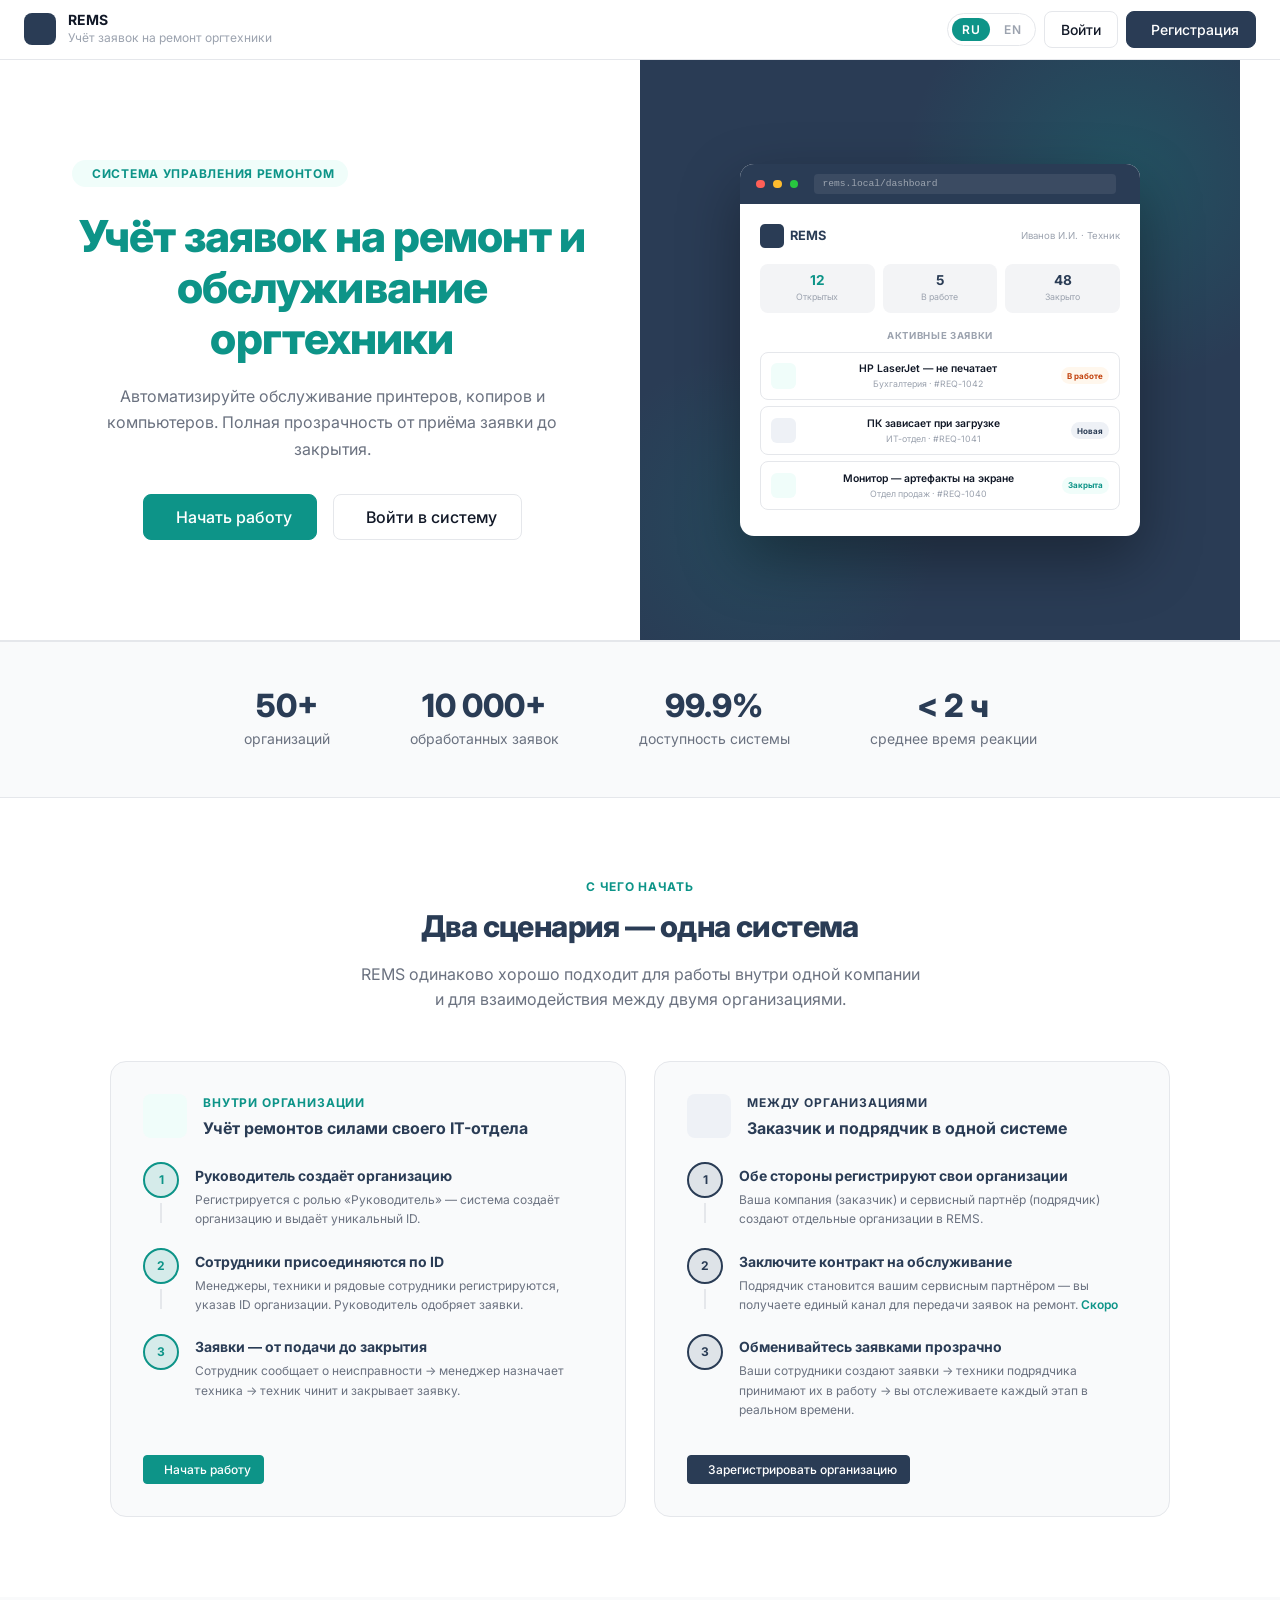
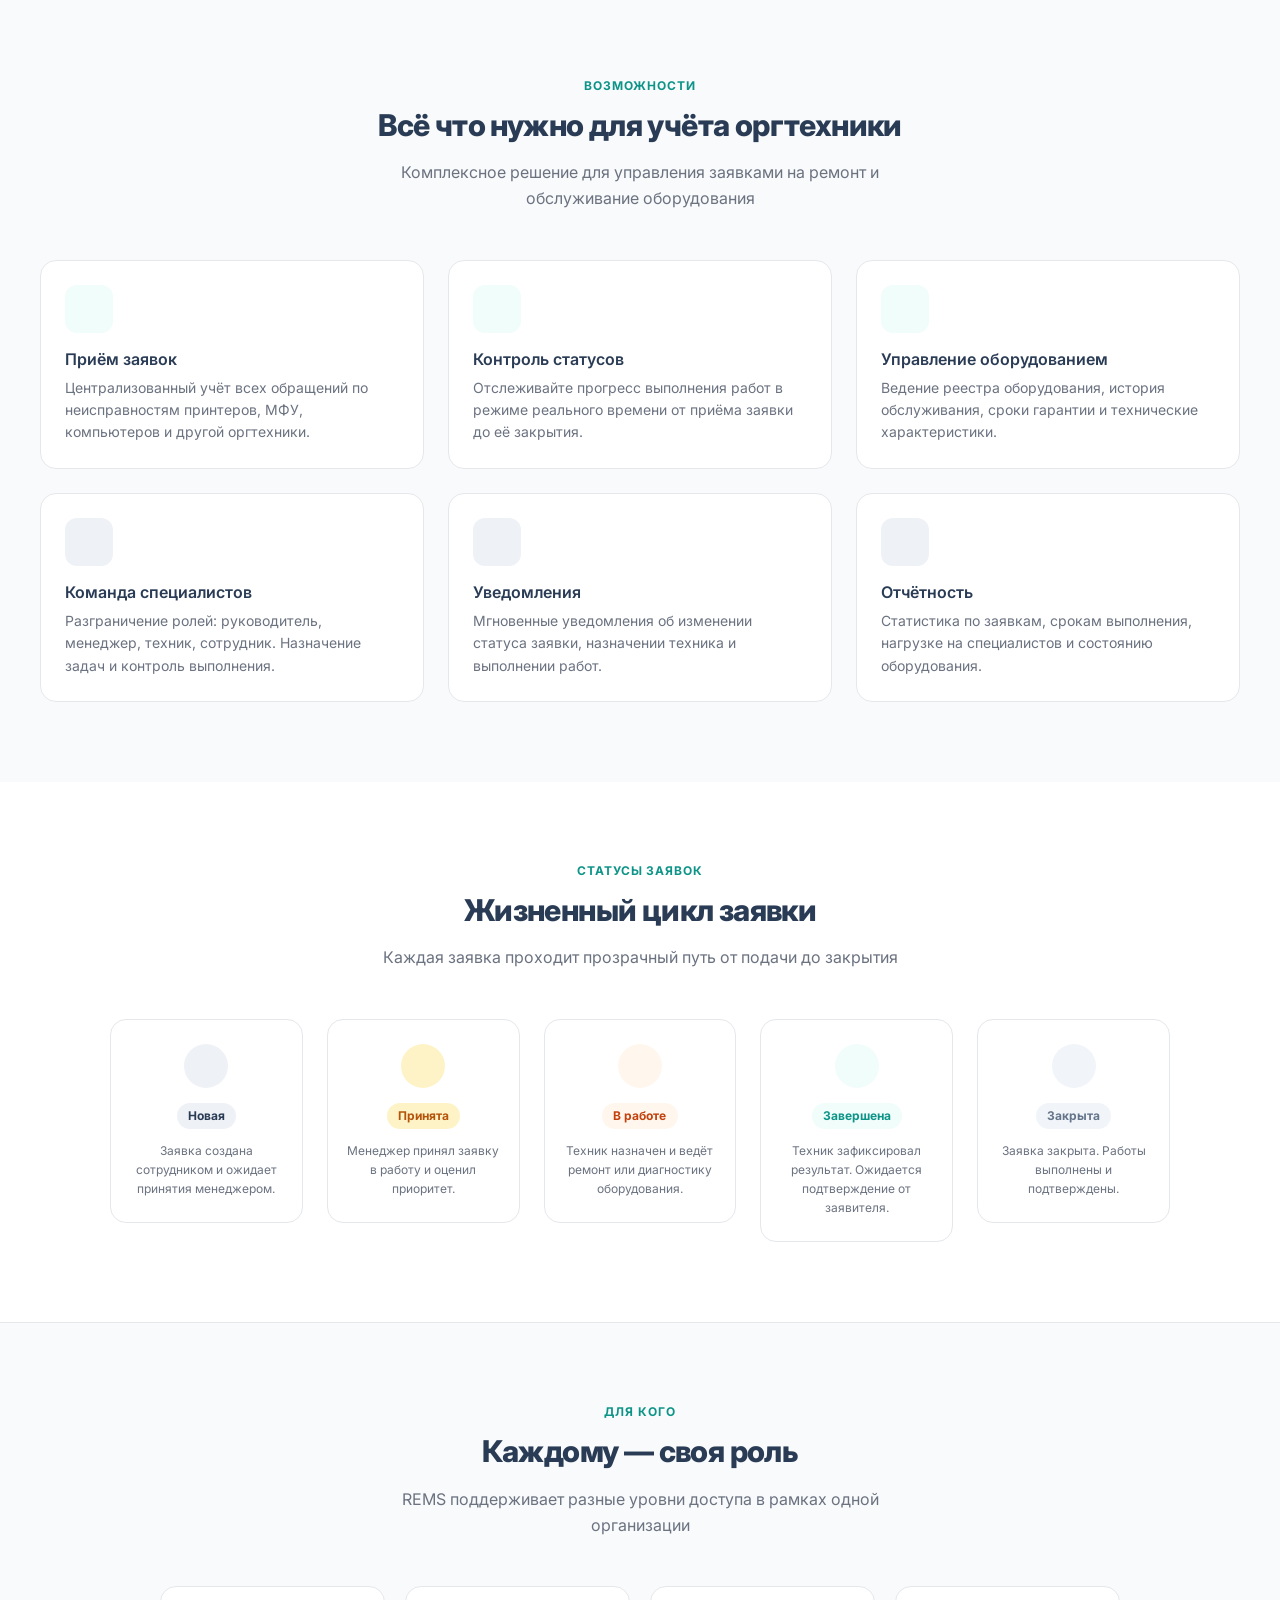
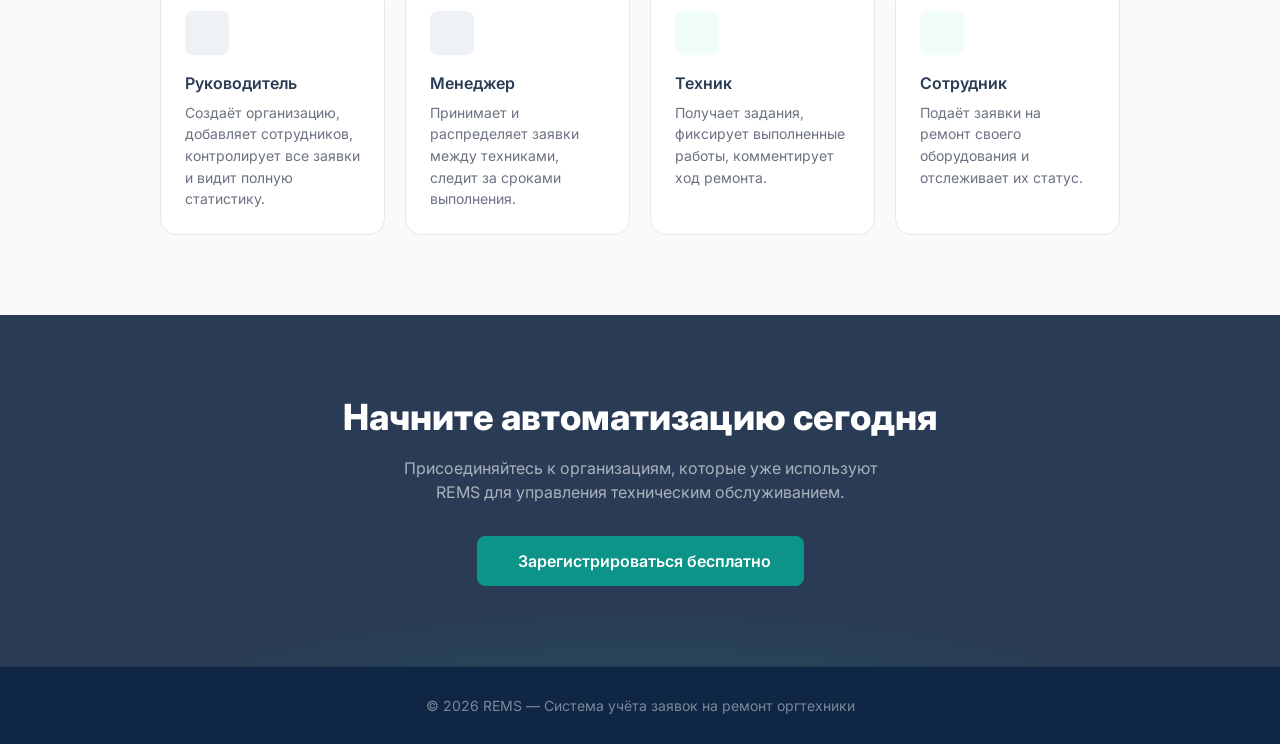
==== index.html @ 97a4c3eb "Fixes 1. Аватар пользователя действительно отображается в шапке и в профиле — `setAvatar()` теперь ч" ====
<!DOCTYPE html>
<html lang="ru">
<head>
  <meta charset="UTF-8">
  <meta name="viewport" content="width=device-width, initial-scale=1.0">
  <title>REMS — Система учёта заявок на ремонт оргтехники</title>
  <link rel="preconnect" href="https://fonts.googleapis.com">
  <link rel="preconnect" href="https://fonts.gstatic.com" crossorigin>
  <link href="https://fonts.googleapis.com/css2?family=Inter:wght@400;500;600;700;800&display=swap" rel="stylesheet">
  <link rel="stylesheet" href="https://unpkg.com/@phosphor-icons/web@2.1.1/src/regular/style.css">
  <link rel="stylesheet" href="https://unpkg.com/@phosphor-icons/web@2.1.1/src/bold/style.css">
  <link rel="stylesheet" href="https://unpkg.com/@phosphor-icons/web@2.1.1/src/fill/style.css">
  <link rel="stylesheet" href="https://unpkg.com/@phosphor-icons/web@2.1.1/src/duotone/style.css">
  <link rel="stylesheet" href="style.css">
  <style>
    /* ── Landing extras ────────────────────────────────────────── */

    /* Hero — 2-column */
    .hero {
      padding: 0;
      background: var(--clr-bg);
      border-bottom: 1px solid var(--clr-border);
      overflow: hidden;
    }
    .hero-2col {
      display: grid;
      grid-template-columns: 1fr 1fr;
      min-height: 580px;
      max-width: 1200px;
      margin: 0 auto;
    }
    .hero-text {
      padding: 5rem 3rem 5rem 2rem;
      display: flex;
      flex-direction: column;
      justify-content: center;
    }
    .hero-badge {
      display: inline-flex;
      align-items: center;
      gap: .4rem;
      padding: .3rem .85rem;
      background: var(--clr-accent-light);
      color: var(--clr-accent);
      border-radius: var(--radius-full);
      font-size: var(--text-xs);
      font-weight: 700;
      letter-spacing: .06em;
      text-transform: uppercase;
      margin-bottom: 1.5rem;
      width: fit-content;
    }
    .hero-title {
      font-size: clamp(1.75rem, 3.5vw, 2.75rem);
      font-weight: 800;
      color: var(--clr-text-primary);
      line-height: 1.15;
      letter-spacing: -.02em;
      margin-bottom: 1.25rem;
    }
    .hero-title .accent { color: var(--clr-accent); }
    .hero-subtitle {
      font-size: var(--text-base);
      color: var(--clr-text-secondary);
      line-height: 1.65;
      margin-bottom: 2rem;
      max-width: 460px;
    }
    .hero-actions { display: flex; gap: 1rem; flex-wrap: wrap; }

    /* Hero mockup panel */
    .hero-mockup {
      background: var(--clr-navy);
      display: flex;
      align-items: center;
      justify-content: center;
      padding: 3rem 2rem;
      position: relative;
      overflow: hidden;
    }
    .hero-mockup::before {
      content: '';
      position: absolute;
      inset: 0;
      background:
        radial-gradient(ellipse 60% 60% at 80% 20%, rgba(13,148,136,.25) 0%, transparent 60%),
        radial-gradient(ellipse 50% 50% at 20% 80%, rgba(13,148,136,.15) 0%, transparent 60%);
    }
    .mockup-window {
      background: #fff;
      border-radius: 14px;
      box-shadow: 0 24px 60px rgba(0,0,0,.35);
      width: 100%;
      max-width: 400px;
      overflow: hidden;
      position: relative;
      z-index: 1;
    }
    .mockup-topbar {
      background: var(--clr-navy);
      padding: .65rem 1rem;
      display: flex;
      align-items: center;
      gap: .5rem;
    }
    .mockup-dot { width: .55rem; height: .55rem; border-radius: 50%; }
    .mockup-dot.r { background: #ff5f57; }
    .mockup-dot.y { background: #febc2e; }
    .mockup-dot.g { background: #28c840; }
    .mockup-title-bar {
      flex: 1;
      background: rgba(255,255,255,.08);
      border-radius: 4px;
      height: 1.2rem;
      margin: 0 .5rem;
      display: flex;
      align-items: center;
      padding: 0 .5rem;
    }
    .mockup-title-bar span { font-size: .6rem; color: rgba(255,255,255,.5); font-family: monospace; }
    .mockup-body { padding: 1.25rem; }
    .mockup-header {
      display: flex;
      align-items: center;
      justify-content: space-between;
      margin-bottom: 1rem;
    }
    .mockup-logo {
      display: flex;
      align-items: center;
      gap: .4rem;
      font-weight: 700;
      font-size: .8rem;
      color: var(--clr-navy);
    }
    .mockup-logo-icon {
      width: 1.5rem; height: 1.5rem;
      background: var(--clr-navy);
      border-radius: 5px;
      display: flex; align-items: center; justify-content: center;
      color: #fff; font-size: .7rem;
    }
    .mockup-stats {
      display: grid;
      grid-template-columns: 1fr 1fr 1fr;
      gap: .5rem;
      margin-bottom: 1rem;
    }
    .mockup-stat {
      background: var(--clr-bg-muted);
      border-radius: 8px;
      padding: .6rem .5rem;
      text-align: center;
    }
    .mockup-stat-val { font-size: .85rem; font-weight: 700; color: var(--clr-navy); line-height: 1; }
    .mockup-stat-lbl { font-size: .55rem; color: var(--clr-text-muted); margin-top: .2rem; }
    .mockup-section-label {
      font-size: .6rem;
      font-weight: 700;
      text-transform: uppercase;
      letter-spacing: .07em;
      color: var(--clr-text-muted);
      margin-bottom: .5rem;
    }
    .mockup-req {
      display: flex;
      align-items: center;
      gap: .6rem;
      padding: .55rem .6rem;
      border: 1px solid var(--clr-border);
      border-radius: 8px;
      margin-bottom: .4rem;
      background: #fff;
    }
    .mockup-req-icon {
      width: 1.6rem; height: 1.6rem;
      border-radius: 6px;
      display: flex; align-items: center; justify-content: center;
      font-size: .75rem;
      flex-shrink: 0;
    }
    .mockup-req-icon.teal { background: var(--clr-accent-light); color: var(--clr-accent); }
    .mockup-req-icon.navy { background: var(--clr-navy-light); color: var(--clr-navy); }
    .mockup-req-main { flex: 1; min-width: 0; }
    .mockup-req-title { font-size: .65rem; font-weight: 600; color: var(--clr-text-primary); white-space: nowrap; overflow: hidden; text-overflow: ellipsis; }
    .mockup-req-sub   { font-size: .55rem; color: var(--clr-text-muted); }
    .mockup-badge {
      font-size: .5rem;
      font-weight: 700;
      padding: .15rem .4rem;
      border-radius: 999px;
      white-space: nowrap;
    }
    .mockup-badge.orange { background: #fff7ed; color: #c2410c; }
    .mockup-badge.green  { background: var(--clr-accent-light); color: var(--clr-accent); }
    .mockup-badge.blue   { background: var(--clr-navy-light); color: var(--clr-navy); }

    /* Stats row — gray band */
    .stats-row {
      display: flex;
      justify-content: center;
      flex-wrap: wrap;
      gap: 2.5rem 5rem;
      padding: 3rem 1.5rem;
      background: var(--clr-bg-subtle);
      border-top: 1px solid var(--clr-border);
      border-bottom: 1px solid var(--clr-border);
    }
    .stat-item { text-align: center; }
    .stat-item-val   { font-size: 2rem; font-weight: 800; color: var(--clr-navy); line-height: 1; }
    .stat-item-label { font-size: var(--text-sm); color: var(--clr-text-secondary); margin-top: .4rem; }

    /* Two-guide cards */
    .guide-cards {
      display: grid;
      grid-template-columns: 1fr 1fr;
      gap: 1.75rem;
      max-width: 1060px;
      margin: 0 auto;
    }
    .guide-card {
      background: var(--clr-bg-subtle);
      border: 1px solid var(--clr-border);
      border-radius: var(--radius-xl);
      padding: 2rem;
      display: flex;
      flex-direction: column;
      gap: 1.5rem;
    }
    .guide-card-header {
      display: flex;
      align-items: flex-start;
      gap: 1rem;
    }
    .guide-card-icon {
      width: 2.75rem; height: 2.75rem;
      border-radius: var(--radius-md);
      display: flex; align-items: center; justify-content: center;
      font-size: 1.35rem;
      flex-shrink: 0;
    }
    .guide-card-icon.teal { background: var(--clr-accent-light); color: var(--clr-accent); }
    .guide-card-icon.navy { background: var(--clr-navy-light);   color: var(--clr-navy); }
    .guide-card-tag {
      font-size: var(--text-xs);
      font-weight: 700;
      text-transform: uppercase;
      letter-spacing: .07em;
      color: var(--clr-accent);
      margin-bottom: .35rem;
    }
    .guide-card-tag.navy { color: var(--clr-navy); }
    .guide-card-title {
      font-size: var(--text-base);
      font-weight: 700;
      color: var(--clr-navy);
      line-height: 1.3;
    }
    .guide-card-btn { margin-top: auto; align-self: flex-start; }

    /* Teal/navy variants for guide step numbers */
    .guide-step-num.teal {
      background: rgba(13,148,136,.15);
      border-color: var(--clr-accent);
      color: var(--clr-accent);
    }
    .guide-step-num.navy {
      background: rgba(30,58,95,.12);
      border-color: var(--clr-navy);
      color: var(--clr-navy);
    }

    /* Guide steps (inside cards) */
    .guide-steps { display: flex; flex-direction: column; gap: .5rem; }
    .guide-step {
      display: grid;
      grid-template-columns: auto 1fr;
      gap: 1rem;
      align-items: flex-start;
    }
    .guide-step-left { display: flex; flex-direction: column; align-items: center; }
    .guide-step-num {
      width: 2.25rem; height: 2.25rem;
      border-radius: 50%;
      border: 2px solid var(--clr-accent);
      display: flex; align-items: center; justify-content: center;
      font-size: var(--text-xs); font-weight: 700; color: var(--clr-accent);
      flex-shrink: 0;
      background: var(--clr-accent-light);
    }
    .guide-step-line {
      width: 2px;
      flex: 1;
      min-height: 1.25rem;
      background: var(--clr-border);
      margin: .3rem 0;
    }
    .guide-step-body { padding-top: .15rem; padding-bottom: .75rem; }
    .guide-step-title {
      font-size: var(--text-sm);
      font-weight: 700;
      color: var(--clr-navy);
      margin-bottom: .25rem;
    }
    .guide-step-desc {
      font-size: var(--text-xs);
      color: var(--clr-text-secondary);
      line-height: 1.6;
    }

    @media (max-width: 760px) {
      .guide-cards { grid-template-columns: 1fr; }
    }

    /* Features */
    .feature-card {
      background: var(--clr-surface);
      border: 1px solid var(--clr-border);
    }
    .feature-icon.navy { background: var(--clr-navy-light); color: var(--clr-navy); }

    /* ── Request Statuses ───────────────────────────────────────── */
    .status-flow {
      display: grid;
      grid-template-columns: 1fr auto 1fr auto 1fr auto 1fr auto 1fr;
      gap: .75rem;
      align-items: start;
      max-width: 1060px;
      margin: 0 auto;
    }
    .status-arrow {
      color: var(--clr-border);
      font-size: 1.25rem;
      padding-top: 1.35rem;
      display: flex;
      align-items: center;
    }
    .status-card {
      background: var(--clr-surface);
      border: 1px solid var(--clr-border);
      border-radius: var(--radius-xl);
      padding: 1.5rem 1rem;
      text-align: center;
      transition: box-shadow var(--trans-normal), transform var(--trans-normal);
    }
    .status-card:hover { box-shadow: var(--shadow-md); transform: translateY(-2px); }
    .status-icon {
      width: 2.75rem; height: 2.75rem;
      border-radius: 50%;
      display: flex; align-items: center; justify-content: center;
      font-size: 1.2rem;
      margin: 0 auto .85rem;
    }
    .status-badge {
      display: inline-block;
      padding: .25rem .7rem;
      border-radius: 999px;
      font-size: var(--text-xs);
      font-weight: 700;
      margin-bottom: .75rem;
    }
    .status-desc {
      font-size: var(--text-xs);
      color: var(--clr-text-secondary);
      line-height: 1.6;
    }
    /* Per-status color variants */
    .status-new .status-icon        { background: var(--clr-navy-light);   color: var(--clr-navy); }
    .status-new .status-badge       { background: var(--clr-navy-light);   color: var(--clr-navy); }
    .status-accepted .status-icon   { background: #fef3c7; color: #b45309; }
    .status-accepted .status-badge  { background: #fef3c7; color: #b45309; }
    .status-progress .status-icon   { background: #fff7ed; color: #c2410c; }
    .status-progress .status-badge  { background: #fff7ed; color: #c2410c; }
    .status-done .status-icon       { background: var(--clr-accent-light); color: var(--clr-accent); }
    .status-done .status-badge      { background: var(--clr-accent-light); color: var(--clr-accent); }
    .status-closed .status-icon     { background: #f1f5f9; color: #64748b; }
    .status-closed .status-badge    { background: #f1f5f9; color: #64748b; }

    @media (max-width: 900px) {
      .status-flow {
        grid-template-columns: 1fr 1fr;
      }
      .status-arrow { display: none; }
    }
    @media (max-width: 520px) {
      .status-flow { grid-template-columns: 1fr; }
    }

    /* Roles */
    .role-pill-grid {
      display: grid;
      grid-template-columns: repeat(auto-fit, minmax(220px, 1fr));
      gap: 1.25rem;
      max-width: 960px;
      margin: 0 auto;
    }
    .role-pill {
      background: var(--clr-surface);
      border: 1px solid var(--clr-border);
      border-radius: var(--radius-xl);
      padding: 1.5rem;
      transition: box-shadow var(--trans-normal), transform var(--trans-normal);
    }
    .role-pill:hover { box-shadow: var(--shadow-md); transform: translateY(-2px); }
    .role-pill-icon {
      width: 2.75rem; height: 2.75rem;
      border-radius: var(--radius-md);
      display: flex; align-items: center; justify-content: center;
      font-size: 1.25rem;
      margin-bottom: 1rem;
    }
    .role-pill-icon.green { background: var(--clr-accent-light); color: var(--clr-accent); }
    .role-pill-icon.navy  { background: var(--clr-navy-light);   color: var(--clr-navy); }
    .role-pill-title { font-size: var(--text-base); font-weight: 600; margin-bottom: .4rem; color: var(--clr-navy); }
    .role-pill-desc  { font-size: var(--text-sm); color: var(--clr-text-secondary); line-height: 1.55; }

    /* Section label / title overrides */
    .section-label { color: var(--clr-accent) !important; }
    .section-title { color: var(--clr-navy)   !important; }

    /* Responsive hero */
    @media (max-width: 768px) {
      .hero-2col {
        grid-template-columns: 1fr;
        min-height: auto;
      }
      .hero-text { padding: 3rem 1.5rem; }
      .hero-mockup { display: none; }
    }
  </style>
</head>
<body>

<!-- ── Navbar ──────────────────────────────────────────────────── -->
<header class="navbar">
  <a href="/" class="navbar-brand">
    <div class="navbar-logo"><i class="ph ph-wrench"></i></div>
    <div>
      <div class="navbar-title">REMS</div>
      <div class="navbar-subtitle" data-i18n="app.tagline">Учёт заявок на ремонт оргтехники</div>
    </div>
  </a>
  <div class="navbar-spacer"></div>
  <div class="navbar-actions">
    <div class="lang-switcher">
      <button type="button" class="lang-btn active" data-lang="ru">RU</button>
      <button type="button" class="lang-btn"        data-lang="en">EN</button>
    </div>

    <!-- Guest variant: shown when NO rems_token in localStorage -->
    <div id="nav-guest" style="display:contents;">
      <a href="/pages/login.html" class="btn btn-secondary" data-i18n="landing.cta_secondary">Войти</a>
      <a href="/pages/register.html" class="btn btn-navy">
        <i class="ph ph-user-plus"></i>
        <span data-i18n="auth.register.title">Регистрация</span>
      </a>
    </div>

    <!-- Logged-in variant: shown when rems_token is present.
         Hidden by default; JS at bottom of page toggles visibility AFTER
         a successful /api/profile/me fetch so we don't flash the user UI
         for a stale/invalid token. -->
    <div id="nav-user" class="hidden" style="display:contents;">
      <button class="btn btn-icon btn-ghost" id="nav-bell" style="position:relative;" aria-label="Уведомления">
        <i class="ph ph-bell" style="font-size:1.25rem;"></i>
        <span class="badge-dot" id="nav-bell-dot" style="position:absolute; top:.4rem; right:.4rem; display:none;"></span>
      </button>

      <div style="position:relative;">
        <button id="nav-user-trigger" class="navbar-user-trigger"
                style="display:flex; align-items:center; gap:.6rem; padding:.4rem .65rem; border-radius:var(--radius-lg); border:1px solid transparent; background:transparent; font-family:inherit; cursor:pointer; transition:background .15s;">
          <span id="nav-user-name" style="font-size:var(--text-sm); font-weight:600; color:var(--clr-navy);">…</span>
          <span class="avatar avatar-sm" style="pointer-events:none;">
            <span id="nav-user-initials">?</span>
            <img id="nav-user-avatar" src="" alt="" style="display:none;">
          </span>
        </button>

        <div id="nav-user-dropdown" class="hidden"
             style="position:absolute; top:calc(100% + .5rem); right:0; background:var(--clr-surface);
                    border:1px solid var(--clr-border); border-radius:var(--radius-lg);
                    box-shadow:var(--shadow-lg); min-width:260px; z-index:60; overflow:hidden;">
          <!-- ── User header: full name + masked contact ─────────── -->
          <div style="padding:.85rem 1rem; border-bottom:1px solid var(--clr-border);">
            <div id="nav-dd-name"
                 style="font-size:var(--text-sm); font-weight:700; color:var(--clr-text-primary); white-space:nowrap; overflow:hidden; text-overflow:ellipsis;">
              —
            </div>
            <div id="nav-dd-contact"
                 style="font-size:var(--text-xs); color:var(--clr-text-muted); margin-top:.15rem; white-space:nowrap; overflow:hidden; text-overflow:ellipsis;">
              —
            </div>
          </div>

          <!-- ── Org row: clickable → /dashboard#org. Shows role badge if
                  user is an approved member, otherwise membership status. -->
          <a id="nav-dd-org-link" href="/pages/dashboard.html#org" class="nav-item"
             style="border-radius:0; border:none; align-items:flex-start; gap:.65rem; padding:.7rem 1rem;">
            <i class="ph ph-buildings" style="margin-top:.15rem;"></i>
            <div style="flex:1; min-width:0; display:flex; flex-direction:column; gap:.25rem;">
              <span id="nav-dd-org"
                    style="font-size:var(--text-sm); font-weight:600; color:var(--clr-navy); white-space:nowrap; overflow:hidden; text-overflow:ellipsis;">
                —
              </span>
              <span id="nav-dd-pill" class="badge badge-default" style="font-size:var(--text-xs); align-self:flex-start;">—</span>
            </div>
          </a>

          <a href="/pages/dashboard.html#profile" class="nav-item" style="border-radius:0; border:none;">
            <i class="ph ph-user"></i>
            <span data-i18n="nav.profile">Профиль</span>
          </a>
          <div style="border-top:1px solid var(--clr-border); padding:.25rem;">
            <button id="nav-logout" class="nav-item" style="border-radius:var(--radius-sm); color:var(--clr-error);">
              <i class="ph ph-sign-out" style="color:var(--clr-error);"></i>
              <span data-i18n="nav.logout">Выйти</span>
            </button>
          </div>
        </div>
      </div>
    </div>
  </div>
</header>

<!-- ══════════════════════════════════════════════════════════════
     SECTION 1 — Hero  (background: white)
     ══════════════════════════════════════════════════════════════ -->
<section class="hero">
  <div class="hero-2col">

    <!-- Left: text + CTAs -->
    <div class="hero-text">
      <div class="hero-badge">
        <i class="ph-fill ph-lightning"></i>
        <span data-i18n="landing.hero_badge">Система управления ремонтом</span>
      </div>
      <h1 class="hero-title">
        <span data-i18n="landing.hero_title">Учёт заявок на ремонт и обслуживание</span><br>
        <span class="accent" data-i18n="landing.hero_title_accent">оргтехники</span>
      </h1>
      <p class="hero-subtitle" data-i18n="landing.hero_subtitle">
        Автоматизируйте обслуживание принтеров, копиров и компьютеров. Полная прозрачность от приёма заявки до закрытия.
      </p>
      <div class="hero-actions">
        <a href="/pages/register.html" class="btn btn-primary btn-lg">
          <i class="ph ph-rocket-launch"></i>
          <span data-i18n="landing.cta_primary">Начать работу</span>
        </a>
        <a href="/pages/login.html" class="btn btn-secondary btn-lg">
          <i class="ph ph-sign-in"></i>
          <span data-i18n="landing.cta_secondary">Войти в систему</span>
        </a>
      </div>
    </div>

    <!-- Right: UI mockup -->
    <div class="hero-mockup">
      <div class="mockup-window">
        <div class="mockup-topbar">
          <div class="mockup-dot r"></div>
          <div class="mockup-dot y"></div>
          <div class="mockup-dot g"></div>
          <div class="mockup-title-bar"><span>rems.local/dashboard</span></div>
        </div>
        <div class="mockup-body">
          <div class="mockup-header">
            <div class="mockup-logo">
              <div class="mockup-logo-icon"><i class="ph ph-wrench"></i></div>
              REMS
            </div>
            <span style="font-size:.6rem; color:var(--clr-text-muted);">Иванов И.И. · Техник</span>
          </div>
          <div class="mockup-stats">
            <div class="mockup-stat">
              <div class="mockup-stat-val" style="color:var(--clr-accent);">12</div>
              <div class="mockup-stat-lbl">Открытых</div>
            </div>
            <div class="mockup-stat">
              <div class="mockup-stat-val">5</div>
              <div class="mockup-stat-lbl">В работе</div>
            </div>
            <div class="mockup-stat">
              <div class="mockup-stat-val" style="color:var(--clr-navy);">48</div>
              <div class="mockup-stat-lbl">Закрыто</div>
            </div>
          </div>
          <div class="mockup-section-label">Активные заявки</div>
          <div class="mockup-req">
            <div class="mockup-req-icon teal"><i class="ph ph-printer"></i></div>
            <div class="mockup-req-main">
              <div class="mockup-req-title">HP LaserJet — не печатает</div>
              <div class="mockup-req-sub">Бухгалтерия · #REQ-1042</div>
            </div>
            <span class="mockup-badge orange">В работе</span>
          </div>
          <div class="mockup-req">
            <div class="mockup-req-icon navy"><i class="ph ph-desktop-tower"></i></div>
            <div class="mockup-req-main">
              <div class="mockup-req-title">ПК зависает при загрузке</div>
              <div class="mockup-req-sub">ИТ-отдел · #REQ-1041</div>
            </div>
            <span class="mockup-badge blue">Новая</span>
          </div>
          <div class="mockup-req">
            <div class="mockup-req-icon teal"><i class="ph ph-monitor"></i></div>
            <div class="mockup-req-main">
              <div class="mockup-req-title">Монитор — артефакты на экране</div>
              <div class="mockup-req-sub">Отдел продаж · #REQ-1040</div>
            </div>
            <span class="mockup-badge green">Закрыта</span>
          </div>
        </div>
      </div>
    </div>

  </div>
</section>

<!-- ══════════════════════════════════════════════════════════════
     SECTION 2 — Stats  (background: gray)
     ══════════════════════════════════════════════════════════════ -->
<div class="stats-row">
  <div class="stat-item">
    <div class="stat-item-val">50+</div>
    <div class="stat-item-label" data-i18n="landing.stats_orgs">организаций</div>
  </div>
  <div class="stat-item">
    <div class="stat-item-val">10 000+</div>
    <div class="stat-item-label" data-i18n="landing.stats_requests">обработанных заявок</div>
  </div>
  <div class="stat-item">
    <div class="stat-item-val">99.9%</div>
    <div class="stat-item-label" data-i18n="landing.stats_uptime">доступность системы</div>
  </div>
  <div class="stat-item">
    <div class="stat-item-val">&lt; 2 ч</div>
    <div class="stat-item-label" data-i18n="landing.stats_time">среднее время реакции</div>
  </div>
</div>

<!-- ══════════════════════════════════════════════════════════════
     SECTION 3 — Guide / two scenarios  (background: white)
     ══════════════════════════════════════════════════════════════ -->
<section style="padding: 5rem 1.5rem; background: var(--clr-bg);">
  <div class="container">
    <div style="text-align:center; margin-bottom:3rem;">
      <p class="section-label" data-i18n="landing.guide_label">С чего начать</p>
      <h2 class="section-title" data-i18n="landing.guide_section_title">Два сценария — одна система</h2>
      <p class="section-subtitle" style="margin:0 auto; max-width:560px;" data-i18n="landing.guide_section_sub">
        REMS одинаково хорошо подходит для работы внутри одной компании и для взаимодействия между двумя организациями.
      </p>
    </div>

    <div class="guide-cards">

      <!-- Card A: Internal org -->
      <div class="guide-card">
        <div class="guide-card-header">
          <div class="guide-card-icon teal"><i class="ph ph-buildings"></i></div>
          <div>
            <div class="guide-card-tag" data-i18n="landing.guideA_tag">Внутри организации</div>
            <div class="guide-card-title" data-i18n="landing.guideA_title">Учёт ремонтов силами своего IT-отдела</div>
          </div>
        </div>
        <div class="guide-steps">
          <div class="guide-step">
            <div class="guide-step-left">
              <div class="guide-step-num teal">1</div>
              <div class="guide-step-line"></div>
            </div>
            <div class="guide-step-body">
              <div class="guide-step-title" data-i18n="landing.guideA1_title">Руководитель создаёт организацию</div>
              <p class="guide-step-desc" data-i18n="landing.guideA1_desc">Регистрируется с ролью «Руководитель» — система создаёт организацию и выдаёт уникальный ID.</p>
            </div>
          </div>
          <div class="guide-step">
            <div class="guide-step-left">
              <div class="guide-step-num teal">2</div>
              <div class="guide-step-line"></div>
            </div>
            <div class="guide-step-body">
              <div class="guide-step-title" data-i18n="landing.guideA2_title">Сотрудники присоединяются по ID</div>
              <p class="guide-step-desc" data-i18n="landing.guideA2_desc">Менеджеры, техники и рядовые сотрудники регистрируются, указав ID организации. Руководитель одобряет заявки.</p>
            </div>
          </div>
          <div class="guide-step">
            <div class="guide-step-left">
              <div class="guide-step-num teal">3</div>
              <div class="guide-step-line" style="display:none;"></div>
            </div>
            <div class="guide-step-body">
              <div class="guide-step-title" data-i18n="landing.guideA3_title">Заявки — от подачи до закрытия</div>
              <p class="guide-step-desc" data-i18n="landing.guideA3_desc">Сотрудник сообщает о неисправности → менеджер назначает техника → техник чинит и закрывает заявку.</p>
            </div>
          </div>
        </div>
        <a href="/pages/register.html" class="btn btn-primary btn-sm guide-card-btn">
          <i class="ph ph-rocket-launch"></i>
          <span data-i18n="landing.cta_primary">Начать работу</span>
        </a>
      </div>

      <!-- Card B: Inter-org (client + contractor) -->
      <div class="guide-card">
        <div class="guide-card-header">
          <div class="guide-card-icon navy"><i class="ph ph-handshake"></i></div>
          <div>
            <div class="guide-card-tag navy" data-i18n="landing.guideB_tag">Между организациями</div>
            <div class="guide-card-title" data-i18n="landing.guideB_title">Заказчик и подрядчик в одной системе</div>
          </div>
        </div>
        <div class="guide-steps">
          <div class="guide-step">
            <div class="guide-step-left">
              <div class="guide-step-num navy">1</div>
              <div class="guide-step-line"></div>
            </div>
            <div class="guide-step-body">
              <div class="guide-step-title" data-i18n="landing.guideB1_title">Обе стороны регистрируют свои организации</div>
              <p class="guide-step-desc" data-i18n="landing.guideB1_desc">Ваша компания (заказчик) и сервисный партнёр (подрядчик) создают отдельные организации в REMS.</p>
            </div>
          </div>
          <div class="guide-step">
            <div class="guide-step-left">
              <div class="guide-step-num navy">2</div>
              <div class="guide-step-line"></div>
            </div>
            <div class="guide-step-body">
              <div class="guide-step-title" data-i18n="landing.guideB2_title">Заключите контракт на обслуживание</div>
              <p class="guide-step-desc" data-i18n="landing.guideB2_desc">Подрядчик становится вашим сервисным партнёром — вы получаете единый канал для передачи заявок на ремонт. <span style="color:var(--clr-accent); font-weight:600;" data-i18n="landing.coming_soon">Скоро</span></p>
            </div>
          </div>
          <div class="guide-step">
            <div class="guide-step-left">
              <div class="guide-step-num navy">3</div>
              <div class="guide-step-line" style="display:none;"></div>
            </div>
            <div class="guide-step-body">
              <div class="guide-step-title" data-i18n="landing.guideB3_title">Обменивайтесь заявками прозрачно</div>
              <p class="guide-step-desc" data-i18n="landing.guideB3_desc">Ваши сотрудники создают заявки → техники подрядчика принимают их в работу → вы отслеживаете каждый этап в реальном времени.</p>
            </div>
          </div>
        </div>
        <a href="/pages/register.html" class="btn btn-navy btn-sm guide-card-btn">
          <i class="ph ph-buildings"></i>
          <span data-i18n="landing.guideB_btn">Зарегистрировать организацию</span>
        </a>
      </div>

    </div>
  </div>
</section>

<!-- ══════════════════════════════════════════════════════════════
     SECTION 4 — Features  (background: gray)
     ══════════════════════════════════════════════════════════════ -->
<section class="features" style="background: var(--clr-bg-subtle);">
  <div style="text-align:center; margin-bottom:3rem;">
    <p class="section-label" data-i18n="landing.features_label">Возможности</p>
    <h2 class="section-title" data-i18n="landing.features_title">Всё что нужно для учёта оргтехники</h2>
    <p class="section-subtitle" style="margin:0 auto; max-width:560px;" data-i18n="landing.features_subtitle">
      Комплексное решение для управления заявками на ремонт и обслуживание оборудования
    </p>
  </div>
  <div class="features-grid">

    <div class="feature-card">
      <div class="feature-icon"><i class="ph ph-clipboard-text"></i></div>
      <h3 class="feature-title" data-i18n="landing.f1_title">Приём заявок</h3>
      <p class="feature-desc" data-i18n="landing.f1_desc">
        Централизованный учёт всех обращений по неисправностям принтеров, МФУ, компьютеров и другой оргтехники.
      </p>
    </div>

    <div class="feature-card">
      <div class="feature-icon"><i class="ph ph-chart-line-up"></i></div>
      <h3 class="feature-title" data-i18n="landing.f2_title">Контроль статусов</h3>
      <p class="feature-desc" data-i18n="landing.f2_desc">
        Отслеживайте прогресс выполнения работ в режиме реального времени от приёма заявки до её закрытия.
      </p>
    </div>

    <div class="feature-card">
      <div class="feature-icon"><i class="ph ph-desktop-tower"></i></div>
      <h3 class="feature-title" data-i18n="landing.f3_title">Управление оборудованием</h3>
      <p class="feature-desc" data-i18n="landing.f3_desc">
        Ведение реестра оборудования, история обслуживания, сроки гарантии и технические характеристики.
      </p>
    </div>

    <div class="feature-card">
      <div class="feature-icon navy"><i class="ph ph-users-three"></i></div>
      <h3 class="feature-title" data-i18n="landing.f4_title">Команда специалистов</h3>
      <p class="feature-desc" data-i18n="landing.f4_desc">
        Разграничение ролей: руководитель, менеджер, техник, сотрудник. Назначение задач и контроль выполнения.
      </p>
    </div>

    <div class="feature-card">
      <div class="feature-icon navy"><i class="ph ph-bell-ringing"></i></div>
      <h3 class="feature-title" data-i18n="landing.f5_title">Уведомления</h3>
      <p class="feature-desc" data-i18n="landing.f5_desc">
        Мгновенные уведомления об изменении статуса заявки, назначении техника и выполнении работ.
      </p>
    </div>

    <div class="feature-card">
      <div class="feature-icon navy"><i class="ph ph-chart-bar"></i></div>
      <h3 class="feature-title" data-i18n="landing.f6_title">Отчётность</h3>
      <p class="feature-desc" data-i18n="landing.f6_desc">
        Статистика по заявкам, срокам выполнения, нагрузке на специалистов и состоянию оборудования.
      </p>
    </div>

  </div>
</section>

<!-- ══════════════════════════════════════════════════════════════
     SECTION 5 — Request statuses lifecycle  (background: white)
     ══════════════════════════════════════════════════════════════ -->
<section style="padding: 5rem 1.5rem; background: var(--clr-bg);">
  <div class="container">
    <div style="text-align:center; margin-bottom:3rem;">
      <p class="section-label" data-i18n="landing.statuses_label">Статусы заявок</p>
      <h2 class="section-title" data-i18n="landing.statuses_title">Жизненный цикл заявки</h2>
      <p class="section-subtitle" style="margin:0 auto; max-width:540px;" data-i18n="landing.statuses_subtitle">
        Каждая заявка проходит прозрачный путь от подачи до закрытия
      </p>
    </div>

    <div class="status-flow">

      <!-- 1. New -->
      <div class="status-card status-new">
        <div class="status-icon"><i class="ph ph-plus-circle"></i></div>
        <div class="status-badge" data-i18n="landing.status_new_name">Новая</div>
        <p class="status-desc" data-i18n="landing.status_new_desc">
          Заявка создана сотрудником и ожидает принятия менеджером.
        </p>
      </div>

      <div class="status-arrow"><i class="ph ph-caret-right"></i></div>

      <!-- 2. Accepted -->
      <div class="status-card status-accepted">
        <div class="status-icon"><i class="ph ph-check-circle"></i></div>
        <div class="status-badge" data-i18n="landing.status_accepted_name">Принята</div>
        <p class="status-desc" data-i18n="landing.status_accepted_desc">
          Менеджер принял заявку в работу и оценил приоритет.
        </p>
      </div>

      <div class="status-arrow"><i class="ph ph-caret-right"></i></div>

      <!-- 3. In progress -->
      <div class="status-card status-progress">
        <div class="status-icon"><i class="ph ph-wrench"></i></div>
        <div class="status-badge" data-i18n="landing.status_inprogress_name">В работе</div>
        <p class="status-desc" data-i18n="landing.status_inprogress_desc">
          Техник назначен и ведёт ремонт или диагностику оборудования.
        </p>
      </div>

      <div class="status-arrow"><i class="ph ph-caret-right"></i></div>

      <!-- 4. Completed -->
      <div class="status-card status-done">
        <div class="status-icon"><i class="ph ph-seal-check"></i></div>
        <div class="status-badge" data-i18n="landing.status_done_name">Завершена</div>
        <p class="status-desc" data-i18n="landing.status_done_desc">
          Техник зафиксировал результат. Ожидается подтверждение от заявителя.
        </p>
      </div>

      <div class="status-arrow"><i class="ph ph-caret-right"></i></div>

      <!-- 5. Closed -->
      <div class="status-card status-closed">
        <div class="status-icon"><i class="ph ph-lock-simple"></i></div>
        <div class="status-badge" data-i18n="landing.status_closed_name">Закрыта</div>
        <p class="status-desc" data-i18n="landing.status_closed_desc">
          Заявка закрыта. Работы выполнены и подтверждены.
        </p>
      </div>

    </div>
  </div>
</section>

<!-- ══════════════════════════════════════════════════════════════
     SECTION 6 — For whom / Roles  (background: gray)
     ══════════════════════════════════════════════════════════════ -->
<section style="padding: 5rem 1.5rem; background: var(--clr-bg-subtle); border-top: 1px solid var(--clr-border);">
  <div class="container">
    <div style="text-align:center; margin-bottom:3rem;">
      <p class="section-label" data-i18n="landing.roles_label">Для кого</p>
      <h2 class="section-title" data-i18n="landing.roles_title">Каждому — своя роль</h2>
      <p class="section-subtitle" style="margin:0 auto; max-width:540px;" data-i18n="landing.roles_subtitle">
        REMS поддерживает разные уровни доступа в рамках одной организации
      </p>
    </div>
    <div class="role-pill-grid">

      <div class="role-pill">
        <div class="role-pill-icon navy"><i class="ph ph-crown-simple"></i></div>
        <div class="role-pill-title" data-i18n="landing.role_owner_title">Руководитель</div>
        <p class="role-pill-desc" data-i18n="landing.role_owner_desc">
          Создаёт организацию, добавляет сотрудников, контролирует все заявки и видит полную статистику.
        </p>
      </div>

      <div class="role-pill">
        <div class="role-pill-icon navy"><i class="ph ph-briefcase"></i></div>
        <div class="role-pill-title" data-i18n="landing.role_manager_title">Менеджер</div>
        <p class="role-pill-desc" data-i18n="landing.role_manager_desc">
          Принимает и распределяет заявки между техниками, следит за сроками выполнения.
        </p>
      </div>

      <div class="role-pill">
        <div class="role-pill-icon green"><i class="ph ph-wrench"></i></div>
        <div class="role-pill-title" data-i18n="landing.role_tech_title">Техник</div>
        <p class="role-pill-desc" data-i18n="landing.role_tech_desc">
          Получает задания, фиксирует выполненные работы, комментирует ход ремонта.
        </p>
      </div>

      <div class="role-pill">
        <div class="role-pill-icon green"><i class="ph ph-user"></i></div>
        <div class="role-pill-title" data-i18n="landing.role_emp_title">Сотрудник</div>
        <p class="role-pill-desc" data-i18n="landing.role_emp_desc">
          Подаёт заявки на ремонт своего оборудования и отслеживает их статус.
        </p>
      </div>

    </div>
  </div>
</section>

<!-- ══════════════════════════════════════════════════════════════
     SECTION 7 — CTA  (background: navy)
     ══════════════════════════════════════════════════════════════ -->
<section style="padding:5rem 1.5rem; background:var(--clr-navy); text-align:center; position:relative; overflow:hidden;">
  <div style="position:absolute;inset:0;background:radial-gradient(ellipse 70% 60% at 50% 120%, rgba(13,148,136,.2) 0%, transparent 60%);pointer-events:none;"></div>
  <div class="container" style="position:relative;">
    <h2 style="font-size:clamp(1.5rem,3vw,2.25rem); font-weight:800; color:#fff; margin-bottom:1rem;" data-i18n="landing.cta_title">
      Начните автоматизацию сегодня
    </h2>
    <p style="font-size:var(--text-base); color:rgba(255,255,255,.6); margin-bottom:2rem; max-width:500px; margin-left:auto; margin-right:auto;" data-i18n="landing.cta_subtitle">
      Присоединяйтесь к организациям, которые уже используют REMS для управления техническим обслуживанием.
    </p>
    <a href="/pages/register.html" class="btn btn-primary btn-xl">
      <i class="ph ph-rocket-launch"></i>
      <span data-i18n="landing.cta_btn">Зарегистрироваться бесплатно</span>
    </a>
  </div>
</section>

<!-- ══════════════════════════════════════════════════════════════
     Footer  (background: dark navy)
     ══════════════════════════════════════════════════════════════ -->
<footer style="background:#0f2744; color:rgba(255,255,255,.45); text-align:center; padding:1.75rem 1.5rem; font-size:var(--text-sm); border-top:1px solid rgba(255,255,255,.07);">
  <span data-i18n="landing.footer">© 2026 REMS — Система учёта заявок на ремонт оргтехники</span>
</footer>

<div id="toast-container"></div>

<script type="module">
  /* ── Landing page boot ───────────────────────────────────────────
     Two things:
       1. initI18n
       2. If a token exists in localStorage, fetch /api/profile/me;
          on success → show "logged in" header variant.
          on 401/404 → wipe stale token and keep guest variant.
     async IIFE for backwards browser compat. ───────────────────── */
  import { initI18n, t }       from './js/i18n.js';
  import { profile, clearSession } from './js/api.js';
  import { logout }            from './js/auth.js';

  function $(s){ return document.querySelector(s); }

  // Status descriptor — chip class + duotone icon (mirrors the dashboard
  // statusBadge() helper). We render container-less chips here so the
  // landing-page dropdown matches the dashboard look.
  function statusDescriptor(status) {
    switch (status) {
      case 'approved':  return { key: 'membership.status_approved',  chip: 'chip-success', icon: 'ph-check-circle' };
      case 'pending':   return { key: 'membership.status_pending',   chip: 'chip-warning', icon: 'ph-hourglass-medium' };
      case 'rejected':  return { key: 'membership.status_rejected',  chip: 'chip-error',   icon: 'ph-x-circle' };
      case 'suspended': return { key: 'membership.status_suspended', chip: 'chip-default', icon: 'ph-pause-circle' };
      default:          return { key: 'membership.status_unknown',   chip: 'chip-default', icon: 'ph-question' };
    }
  }
  function roleDescriptor(role) {
    switch (role) {
      case 'owner':      return { key: 'roles.owner',      chip: 'chip-owner',      icon: 'ph-shield-star' };
      case 'manager':    return { key: 'roles.manager',    chip: 'chip-manager',    icon: 'ph-briefcase' };
      case 'technician': return { key: 'roles.technician', chip: 'chip-technician', icon: 'ph-wrench' };
      case 'employee':   return { key: 'roles.employee',   chip: 'chip-employee',   icon: 'ph-user' };
      default:           return { key: 'membership.status_unknown', chip: 'chip-default', icon: 'ph-user' };
    }
  }
  // data-i18n on the inner <span> only: applyTranslations() does
  // textContent = t(...) on the matched element, so placing it on the
  // outer chip would erase the icon child on every language switch.
  function renderChip(el, desc) {
    if (!el || !desc) return;
    el.className = `row-chip ${desc.chip}`;
    el.removeAttribute('data-i18n');
    el.innerHTML = `<span data-i18n="${desc.key}">${t(desc.key)}</span><i class="ph-duotone ${desc.icon}"></i>`;
  }

  function initials(name) {
    return String(name || '?').split(/\s+/).slice(0, 2).map(w => w[0]?.toUpperCase()).join('') || '?';
  }

  async function applyLoggedInHeader() {
    const data = (await profile.get()).data;
    const u    = data.user;
    const org  = data.organization;

    // Trigger (avatar + name in the navbar itself).
    const displayName = u.full_name || u.email_masked || u.phone_masked || '—';
    $('#nav-user-name').textContent     = displayName;
    $('#nav-user-initials').textContent = initials(u.full_name || u.email_masked);
    if (u.avatar?.url) {
      $('#nav-user-initials').style.display = 'none';
      const img = $('#nav-user-avatar');
      img.src = u.avatar.url;
      img.style.display = '';
    }

    // Dropdown header — name + masked contact (prefer the verified one).
    $('#nav-dd-name').textContent = displayName;
    const maskedContact = u.email_masked || u.phone_masked || `#${u.id}`;
    $('#nav-dd-contact').textContent = maskedContact;

    // Org row + role-or-status pill.
    //   • If user is an APPROVED member → show org name + role badge.
    //   • Otherwise (pending/rejected/suspended/no-org) → show org name
    //     (or fallback) + status badge so the user understands why the
    //     dashboard might look limited.
    const orgEl     = $('#nav-dd-org');
    const pillEl    = $('#nav-dd-pill');
    const orgLinkEl = $('#nav-dd-org-link');
    orgEl.textContent = org?.name || '—';
    // No org row to navigate to → hide the whole org link
    if (orgLinkEl) orgLinkEl.style.display = org ? '' : 'none';

    const isApproved = u.membership_status === 'approved';
    if (isApproved && u.org_role) {
      renderChip(pillEl, roleDescriptor(u.org_role));
    } else {
      renderChip(pillEl, statusDescriptor(u.membership_status));
    }

    $('#nav-guest').classList.add('hidden');
    $('#nav-user').classList.remove('hidden');
  }

  function wireUserDropdown() {
    const trigger = $('#nav-user-trigger');
    const dd      = $('#nav-user-dropdown');
    trigger?.addEventListener('click', (e) => {
      e.stopPropagation();
      dd.classList.toggle('hidden');
    });
    document.addEventListener('click', (e) => {
      if (!dd.contains(e.target) && e.target !== trigger) dd.classList.add('hidden');
    });
    // Click on name → go to Обзор tab; click on avatar (inside trigger) → same.
    $('#nav-user-name')?.addEventListener('click', (e) => {
      e.stopPropagation();
      window.location.href = '/pages/dashboard.html';
    });
    $('#nav-logout')?.addEventListener('click', (e) => {
      e.preventDefault();
      logout();
    });
    // Bell goes straight to notifications tab
    $('#nav-bell')?.addEventListener('click', () => {
      window.location.href = '/pages/dashboard.html#notifications';
    });
  }

  (async () => {
    try { await initI18n(); } catch (e) { console.error('[landing] i18n failed:', e); }

    // Only try to fetch profile if there's a token at all — no point
    // burning a 401 every page load for guests.
    if (localStorage.getItem('rems_token')) {
      try {
        await applyLoggedInHeader();
        wireUserDropdown();
      } catch (err) {
        // 401/404 → invalid/stale token. Wipe and fall back to guest UI.
        if (err?.status === 401 || err?.status === 404) {
          clearSession();
        } else {
          console.warn('[landing] profile fetch failed:', err?.message);
        }
      }
    }
  })();
</script>
</body>
</html>
---- style.css ----
/* ═══════════════════════════════════════════════════════════════
   REMS — Global Stylesheet
   Theme: Clean white / shadcn-ui inspired
   Accent #1: Jade teal #0d9488    (links, primary buttons, active nav)
   Accent #2: Ink navy #2a3c55     (org branding, secondary buttons)
   Success:   Sky blue #38bdf8     (verified contacts, approved status —
                                    NOT teal to avoid confusion with the
                                    primary brand colour)
   Icons: Phosphor Icons (ph ph-*)
   ═══════════════════════════════════════════════════════════════ */

/* ── 1. Design tokens ─────────────────────────────────────────── */
:root {
  /* Brand — jade/teal green (muted, not neon) */
  --clr-accent:        #0d9488;
  --clr-accent-hover:  #0f766e;
  --clr-accent-light:  #f0fdfa;
  --clr-accent-muted:  #5eead4;

  /* Second accent — dark ink-navy (was #1e3a5f → softened to #2a3c55) */
  --clr-navy:          #2a3c55;
  --clr-navy-hover:    #1d2c41;
  --clr-navy-light:    #eef1f6;

  /* Backgrounds — neutral gray (no blue tint) */
  --clr-bg:            #ffffff;
  --clr-bg-subtle:     #f9fafb;
  --clr-bg-muted:      #f3f4f6;

  /* Surfaces */
  --clr-surface:       #ffffff;

  /* Text — neutral gray (no blue tint) */
  --clr-text-primary:  #111827;
  --clr-text-secondary:#6b7280;
  --clr-text-muted:    #9ca3af;
  --clr-text-inverse:  #ffffff;

  /* Borders — neutral gray */
  --clr-border:        #e5e7eb;
  --clr-border-focus:  #0d9488;

  /* States — success is now SKY BLUE (#38bdf8) to disambiguate from teal */
  /* Softer rose-red per user spec — replaces Tailwind red-500. The light
     and dark derivatives stay in the same hue family so backgrounds and
     dark text on error badges read consistently. */
  --clr-error:         #d35d6e;
  --clr-error-light:   #fbe7ea;
  --clr-error-dark:    #8b2a38;
  --clr-warning:       #f59e0b;
  --clr-warning-light: #fffbeb;
  /* Success now shares its hue with brand-blue per user spec. The whole
     ramp is shifted from sky-blue (#38bdf8) to a deeper Tailwind blue-500
     so success badges read closer to the navy + accent palette. */
  --clr-success:       #3b82f6;
  --clr-success-hover: #2563eb;
  --clr-success-light: #dbeafe;
  --clr-success-dark:  #1e40af;
  --clr-info:          #3b82f6;
  --clr-info-light:    #eff6ff;

  /* Typography */
  --font-sans: 'Inter', ui-sans-serif, system-ui, -apple-system, sans-serif;
  --font-mono: ui-monospace, 'Cascadia Code', monospace;

  /* Scale */
  --text-xs:   0.75rem;
  --text-sm:   0.875rem;
  --text-base: 1rem;
  --text-lg:   1.125rem;
  --text-xl:   1.25rem;
  --text-2xl:  1.5rem;
  --text-3xl:  1.875rem;
  --text-4xl:  2.25rem;

  /* Spacing */
  --space-1:  0.25rem;
  --space-2:  0.5rem;
  --space-3:  0.75rem;
  --space-4:  1rem;
  --space-5:  1.25rem;
  --space-6:  1.5rem;
  --space-8:  2rem;
  --space-10: 2.5rem;
  --space-12: 3rem;
  --space-16: 4rem;
  --space-20: 5rem;

  /* Radius */
  --radius-sm:   0.25rem;
  --radius-md:   0.5rem;
  --radius-lg:   0.75rem;
  --radius-xl:   1rem;
  --radius-2xl:  1.5rem;
  --radius-full: 9999px;

  /* Shadows */
  --shadow-xs: 0 1px 2px 0 rgb(0 0 0 / 0.05);
  --shadow-sm: 0 1px 3px 0 rgb(0 0 0 / 0.07), 0 1px 2px -1px rgb(0 0 0 / 0.07);
  --shadow-md: 0 4px 6px -1px rgb(0 0 0 / 0.07), 0 2px 4px -2px rgb(0 0 0 / 0.07);
  --shadow-lg: 0 10px 15px -3px rgb(0 0 0 / 0.07), 0 4px 6px -4px rgb(0 0 0 / 0.07);
  --shadow-xl: 0 20px 25px -5px rgb(0 0 0 / 0.07), 0 8px 10px -6px rgb(0 0 0 / 0.07);

  /* Transitions */
  --trans-fast:   150ms ease;
  --trans-normal: 200ms ease;
  --trans-slow:   300ms ease;

  /* Layout */
  --sidebar-w:   260px;
  --header-h:    60px;
  --content-max: 1200px;
}

/* ── 2. Reset & base ──────────────────────────────────────────── */
*, *::before, *::after { box-sizing: border-box; margin: 0; padding: 0; }

html {
  font-size: 16px;
  -webkit-text-size-adjust: 100%;
  scroll-behavior: smooth;
}

body {
  font-family: var(--font-sans);
  font-size: var(--text-base);
  color: var(--clr-text-primary);
  background: var(--clr-bg);
  line-height: 1.5;
  -webkit-font-smoothing: antialiased;
  -moz-osx-font-smoothing: grayscale;
}

a { color: var(--clr-accent); text-decoration: none; transition: color var(--trans-fast); }
a:hover { color: var(--clr-accent-hover); }
img, svg { display: block; max-width: 100%; }
ul, ol { list-style: none; }
button { font-family: inherit; cursor: pointer; }
input, textarea, select { font-family: inherit; }
h1, h2, h3, h4, h5, h6 { font-weight: 600; line-height: 1.25; color: var(--clr-text-primary); }

/* ── 3. Typography helpers ────────────────────────────────────── */
.text-xs        { font-size: var(--text-xs); }
.text-sm        { font-size: var(--text-sm); }
.text-muted     { color: var(--clr-text-muted); }
.text-secondary { color: var(--clr-text-secondary); }
.text-accent    { color: var(--clr-accent); }
.text-error     { color: var(--clr-error); }
.font-medium    { font-weight: 500; }
.font-semibold  { font-weight: 600; }
.font-bold      { font-weight: 700; }

/* ── 4. Layout helpers ────────────────────────────────────────── */
.hidden         { display: none !important; }
.sr-only        { position: absolute; width: 1px; height: 1px; padding: 0; margin: -1px; overflow: hidden; clip: rect(0,0,0,0); white-space: nowrap; border: 0; }
.flex           { display: flex; }
.flex-col       { flex-direction: column; }
.items-center   { align-items: center; }
.justify-center { justify-content: center; }
.justify-between{ justify-content: space-between; }
.gap-2          { gap: var(--space-2); }
.gap-3          { gap: var(--space-3); }
.gap-4          { gap: var(--space-4); }
.gap-6          { gap: var(--space-6); }
.w-full         { width: 100%; }
.min-h-screen   { min-height: 100vh; }

/* ── 5. Buttons ───────────────────────────────────────────────── */
.btn {
  display: inline-flex;
  align-items: center;
  justify-content: center;
  gap: var(--space-2);
  padding: 0.5625rem var(--space-4);
  font-size: var(--text-sm);
  font-weight: 500;
  line-height: 1.25;
  border: 1px solid transparent;
  border-radius: var(--radius-md);
  cursor: pointer;
  transition: background var(--trans-fast), color var(--trans-fast), border-color var(--trans-fast), box-shadow var(--trans-fast), opacity var(--trans-fast);
  user-select: none;
  white-space: nowrap;
  text-decoration: none;
}
.btn:focus-visible { outline: 2px solid var(--clr-accent); outline-offset: 2px; }
.btn:disabled { opacity: 0.5; cursor: not-allowed; pointer-events: none; }

/* "Visually disabled but still clickable" — primary CTAs in forms wear
   this class until the form's required-fields are filled. Click is
   intentionally allowed so the page can highlight whatever is missing
   on the same click (see form-guard JS). */
.btn.is-pending {
  background:   var(--clr-bg-muted)     !important;
  color:        var(--clr-text-muted)   !important;
  border-color: var(--clr-border)       !important;
  cursor: pointer;
}
.btn.is-pending:hover { background: var(--clr-bg-muted) !important; filter: brightness(0.97); }

.btn-primary {
  background: var(--clr-accent);
  color: #fff;
  border-color: var(--clr-accent);
}
.btn-primary:hover { background: var(--clr-accent-hover); border-color: var(--clr-accent-hover); }
.btn-primary:active { filter: brightness(0.96); }

.btn-secondary {
  background: var(--clr-surface);
  color: var(--clr-text-primary);
  border-color: var(--clr-border);
}
.btn-secondary:hover { background: var(--clr-bg-subtle); border-color: #cbd5e1; }

.btn-ghost {
  background: transparent;
  color: var(--clr-text-secondary);
  border-color: transparent;
}
.btn-ghost:hover { background: var(--clr-bg-muted); color: var(--clr-text-primary); }

.btn-danger { background: var(--clr-error); color: #fff; border-color: var(--clr-error); }
.btn-danger:hover { filter: brightness(0.94); }

.btn-navy {
  background: var(--clr-navy);
  color: #fff;
  border-color: var(--clr-navy);
}
.btn-navy:hover { background: var(--clr-navy-hover); border-color: var(--clr-navy-hover); }

.btn-sm  { padding: 0.375rem 0.75rem; font-size: var(--text-xs); border-radius: var(--radius-sm); }
.btn-lg  { padding: 0.75rem var(--space-6); font-size: var(--text-base); }
.btn-xl  { padding: 0.875rem var(--space-8); font-size: var(--text-base); font-weight: 600; }
.btn-icon { padding: 0.5rem; border-radius: var(--radius-md); }

/* Loading spinner */
.btn-loading { position: relative; color: transparent !important; pointer-events: none; }
.btn-loading::after {
  content: '';
  position: absolute;
  inset: 0;
  margin: auto;
  width: 1em;
  height: 1em;
  border: 2px solid #fff;
  border-right-color: transparent;
  border-radius: 50%;
  animation: spin 0.6s linear infinite;
}
.btn-secondary.btn-loading::after,
.btn-ghost.btn-loading::after { border-color: var(--clr-text-secondary); border-right-color: transparent; }

@keyframes spin { to { transform: rotate(360deg); } }

/* ── 6. Form controls ─────────────────────────────────────────── */
.form-group { display: flex; flex-direction: column; gap: var(--space-1); }

.form-label {
  font-size: var(--text-sm);
  font-weight: 500;
  color: var(--clr-text-primary);
  display: flex;
  align-items: center;
  gap: var(--space-1);
}
.form-label .req { color: var(--clr-error); }

.form-input,
.form-select,
.form-textarea {
  width: 100%;
  padding: 0.5625rem var(--space-3);
  font-size: var(--text-sm);
  color: var(--clr-text-primary);
  background: var(--clr-surface);
  border: 1px solid var(--clr-border);
  border-radius: var(--radius-md);
  transition: border-color var(--trans-fast), box-shadow var(--trans-fast);
  outline: none;
  line-height: 1.5;
}
.form-input::placeholder,
.form-textarea::placeholder { color: var(--clr-text-muted); }
.form-input:focus,
.form-select:focus,
.form-textarea:focus {
  border-color: var(--clr-accent);
  box-shadow: 0 0 0 3px rgb(15 207 152 / 0.12);
}
.form-input.error,
.form-select.error,
.form-textarea.error { border-color: var(--clr-error); }
.form-input.error:focus,
.form-select.error:focus { box-shadow: 0 0 0 3px rgb(239 68 68 / 0.12); }

.form-hint  { font-size: var(--text-xs); color: var(--clr-text-muted); }
.form-error { font-size: var(--text-xs); color: var(--clr-error); display: none; align-items: center; gap: var(--space-1); margin-top: var(--space-1); }
.form-error.show { display: flex; }

/* Input with icon */
.input-wrap { position: relative; display: flex; align-items: center; }
.input-wrap .input-icon { position: absolute; left: var(--space-3); color: var(--clr-text-muted); pointer-events: none; font-size: 1rem; display: flex; }
.input-wrap .form-input  { padding-left: calc(var(--space-3) + 1.25rem + var(--space-2)); }
.input-wrap .input-action {
  position: absolute; right: var(--space-2);
  background: none; border: none; padding: var(--space-1);
  color: var(--clr-text-muted); cursor: pointer;
  border-radius: var(--radius-sm); display: flex;
  transition: color var(--trans-fast);
}
.input-wrap .input-action:hover { color: var(--clr-text-primary); }

/* Select arrow */
.form-select {
  appearance: none;
  background-image: url("data:image/svg+xml,%3Csvg xmlns='http://www.w3.org/2000/svg' width='16' height='16' fill='%2394a3b8' viewBox='0 0 256 256'%3E%3Cpath d='M213.66,101.66l-80,80a8,8,0,0,1-11.32,0l-80-80A8,8,0,0,1,53.66,90.34L128,164.69l74.34-74.35a8,8,0,0,1,11.32,11.32Z'/%3E%3C/svg%3E");
  background-repeat: no-repeat;
  background-position: right var(--space-3) center;
  padding-right: calc(var(--space-3) + 1.5rem);
  cursor: pointer;
}
.form-textarea { resize: vertical; min-height: 80px; }

/* Alert */
.alert {
  display: none;
  align-items: flex-start;
  gap: var(--space-3);
  padding: var(--space-3) var(--space-4);
  border-radius: var(--radius-md);
  font-size: var(--text-sm);
  border: 1px solid transparent;
}
.alert.show  { display: flex; }
.alert-error   { background: var(--clr-error-light);   color: var(--clr-error-dark);  border-color: color-mix(in srgb, var(--clr-error) 35%, transparent); }
.alert-success { background: var(--clr-success-light); color: var(--clr-success-dark);  border-color: var(--clr-success); }
.alert-warning { background: var(--clr-warning-light); color: #92400e;  border-color: #fde68a; }
.alert-info    { background: var(--clr-info-light);    color: #1e40af;  border-color: #bfdbfe; }
.alert i { flex-shrink: 0; margin-top: 1px; }

/* ── 7. Card ──────────────────────────────────────────────────── */
.card {
  background: var(--clr-surface);
  border: 1px solid var(--clr-border);
  border-radius: var(--radius-xl);
  padding: var(--space-6);
}
.card-sm { padding: var(--space-4); border-radius: var(--radius-lg); }
.card-lg { padding: var(--space-8); }
.card-header {
  display: flex;
  align-items: center;
  justify-content: space-between;
  margin-bottom: var(--space-6);
  padding-bottom: var(--space-4);
  border-bottom: 1px solid var(--clr-border);
}
.card-title       { font-size: var(--text-base); font-weight: 600; }
.card-description { font-size: var(--text-sm); color: var(--clr-text-secondary); margin-top: var(--space-1); }

/* ── 8. Badge ─────────────────────────────────────────────────── */
.badge {
  display: inline-flex;
  align-items: center;
  gap: var(--space-1);
  padding: 0.1875rem 0.5rem;
  font-size: var(--text-xs);
  font-weight: 500;
  border-radius: var(--radius-full);
  white-space: nowrap;
}
.badge-default  { background: var(--clr-bg-muted);     color: var(--clr-text-secondary); }
.badge-success  { background: var(--clr-success-light); color: var(--clr-success-dark); }
.badge-warning  { background: var(--clr-warning-light); color: #92400e; }
.badge-error    { background: var(--clr-error-light);   color: var(--clr-error-dark); }
.badge-info     { background: var(--clr-info-light);    color: #1e40af; }

/* ── 9. Divider ───────────────────────────────────────────────── */
.divider {
  display: flex;
  align-items: center;
  gap: var(--space-3);
  color: var(--clr-text-muted);
  font-size: var(--text-sm);
}
.divider::before,
.divider::after { content: ''; flex: 1; height: 1px; background: var(--clr-border); }

/* ── 10. Avatar ───────────────────────────────────────────────── */
.avatar {
  width: 2.5rem;
  height: 2.5rem;
  border-radius: 50%;
  overflow: hidden;
  background: var(--clr-accent-light);
  display: flex;
  align-items: center;
  justify-content: center;
  font-size: var(--text-sm);
  font-weight: 600;
  color: var(--clr-accent);
  flex-shrink: 0;
  border: 2px solid var(--clr-border);
}
.avatar img { width: 100%; height: 100%; object-fit: cover; }
.avatar-sm  { width: 2rem;  height: 2rem;  font-size: var(--text-xs); }
.avatar-lg  { width: 4rem;  height: 4rem;  font-size: var(--text-xl); }
.avatar-xl  { width: 5rem;  height: 5rem;  font-size: var(--text-2xl); }
.avatar-upload { position: relative; display: inline-flex; cursor: pointer; }
.avatar-upload-overlay {
  position: absolute; inset: 0; border-radius: 50%;
  background: rgb(0 0 0 / 0.4);
  display: flex; align-items: center; justify-content: center;
  opacity: 0; transition: opacity var(--trans-fast);
  color: #fff; font-size: 1.25rem;
}
.avatar-upload:hover .avatar-upload-overlay { opacity: 1; }

/* ── 11. Navbar / Header ──────────────────────────────────────── */
.navbar {
  position: sticky;
  top: 0;
  z-index: 50;
  height: var(--header-h);
  background: var(--clr-bg);
  border-bottom: 1px solid var(--clr-border);
  display: flex;
  align-items: center;
  padding: 0 var(--space-6);
  gap: var(--space-4);
}
.navbar-brand { display: flex; align-items: center; gap: var(--space-3); text-decoration: none; flex-shrink: 0; }
.navbar-logo {
  width: 2rem; height: 2rem;
  background: var(--clr-navy);
  border-radius: var(--radius-md);
  display: flex; align-items: center; justify-content: center;
  color: #fff; font-size: 1.1rem;
}
.navbar-title    { font-size: var(--text-sm); font-weight: 700; color: var(--clr-text-primary); line-height: 1.2; }
.navbar-subtitle { font-size: var(--text-xs); color: var(--clr-text-muted); font-weight: 400; }
.navbar-spacer   { flex: 1; }
.navbar-actions  { display: flex; align-items: center; gap: var(--space-2); }

/* ── 12. Sidebar ──────────────────────────────────────────────── */
.app-layout { display: flex; min-height: calc(100vh - var(--header-h)); }
.sidebar {
  width: var(--sidebar-w);
  flex-shrink: 0;
  background: var(--clr-bg);
  border-right: 1px solid var(--clr-border);
  display: flex;
  flex-direction: column;
  padding: var(--space-4) var(--space-3);
  position: sticky;
  top: var(--header-h);
  height: calc(100vh - var(--header-h));
  overflow-y: auto;
}
.nav-section       { margin-bottom: var(--space-6); }
.nav-section-label {
  font-size: 0.6875rem;
  font-weight: 600;
  text-transform: uppercase;
  letter-spacing: 0.06em;
  color: var(--clr-text-muted);
  padding: 0 var(--space-3);
  margin-bottom: var(--space-2);
}
.nav-item {
  display: flex;
  align-items: center;
  gap: var(--space-3);
  padding: var(--space-2) var(--space-3);
  border-radius: var(--radius-md);
  font-size: var(--text-sm);
  font-weight: 500;
  color: var(--clr-text-secondary);
  cursor: pointer;
  transition: background var(--trans-fast), color var(--trans-fast);
  text-decoration: none;
  border: none;
  background: none;
  width: 100%;
  text-align: left;
}
.nav-item i  { font-size: 1rem; flex-shrink: 0; }
.nav-item:hover { background: var(--clr-bg-muted); color: var(--clr-text-primary); }
.nav-item.active { background: var(--clr-accent-light); color: var(--clr-accent); }
.nav-item.active i { color: var(--clr-accent); }
.nav-badge {
  margin-left: auto;
  background: var(--clr-error);
  color: #fff;
  font-size: 0.625rem;
  font-weight: 700;
  padding: 0.1rem 0.35rem;
  border-radius: var(--radius-full);
  min-width: 1.1rem;
  text-align: center;
}

/* ── 13. Main content ─────────────────────────────────────────── */
.main-content  { flex: 1; min-width: 0; padding: var(--space-8); background: var(--clr-bg-subtle); }
.page-header   { margin-bottom: var(--space-8); }
.page-title    { font-size: var(--text-2xl); font-weight: 700; }
.page-desc     { font-size: var(--text-sm); color: var(--clr-text-secondary); margin-top: var(--space-1); }

/* ── 14. Tabs ─────────────────────────────────────────────────── */
.tab-list {
  display: flex;
  gap: var(--space-1);
  border-bottom: 1px solid var(--clr-border);
  margin-bottom: var(--space-6);
}
.tab-trigger {
  padding: var(--space-2) var(--space-4);
  font-size: var(--text-sm);
  font-weight: 500;
  color: var(--clr-text-secondary);
  border: none;
  background: none;
  cursor: pointer;
  border-bottom: 2px solid transparent;
  margin-bottom: -1px;
  transition: color var(--trans-fast), border-color var(--trans-fast);
  display: flex;
  align-items: center;
  gap: var(--space-2);
}
.tab-trigger:hover { color: var(--clr-text-primary); }
.tab-trigger.active { color: var(--clr-accent); border-bottom-color: var(--clr-accent); }
.tab-panel  { display: none; }
.tab-panel.active { display: block; }

/* ── 15. Table ────────────────────────────────────────────────── */
.table-wrapper { overflow-x: auto; border: 1px solid var(--clr-border); border-radius: var(--radius-lg); }
.table { width: 100%; border-collapse: collapse; font-size: var(--text-sm); }
.table th {
  background: var(--clr-bg-subtle);
  padding: var(--space-3) var(--space-4);
  text-align: left;
  font-weight: 600;
  font-size: var(--text-xs);
  text-transform: uppercase;
  letter-spacing: 0.05em;
  color: var(--clr-text-muted);
  border-bottom: 1px solid var(--clr-border);
  white-space: nowrap;
}
.table td { padding: var(--space-3) var(--space-4); border-bottom: 1px solid var(--clr-border); vertical-align: middle; }
.table tr:last-child td { border-bottom: none; }
.table tbody tr:hover { background: var(--clr-bg-subtle); }

/* ── 16. Modal ────────────────────────────────────────────────── */
.modal-backdrop {
  display: none;
  position: fixed;
  inset: 0;
  background: rgb(0 0 0 / 0.4);
  z-index: 100;
  align-items: center;
  justify-content: center;
  padding: var(--space-4);
}
.modal-backdrop.open { display: flex; }
.modal {
  background: var(--clr-surface);
  border-radius: var(--radius-xl);
  width: 100%;
  max-width: 480px;
  max-height: 90vh;
  overflow-y: auto;
  box-shadow: var(--shadow-xl);
  animation: modal-in 0.2s ease;
}
@keyframes modal-in {
  from { opacity: 0; transform: scale(0.97) translateY(8px); }
  to   { opacity: 1; transform: scale(1) translateY(0); }
}
.modal-header {
  display: flex;
  align-items: center;
  justify-content: space-between;
  padding: var(--space-6);
  border-bottom: 1px solid var(--clr-border);
}
.modal-title { font-size: var(--text-lg); font-weight: 600; }
.modal-close {
  background: none; border: none; padding: var(--space-1);
  border-radius: var(--radius-sm); color: var(--clr-text-muted);
  cursor: pointer; display: flex; font-size: 1.25rem;
  transition: color var(--trans-fast), background var(--trans-fast);
}
.modal-close:hover { color: var(--clr-text-primary); background: var(--clr-bg-muted); }
.modal-body   { padding: var(--space-6); }
.modal-footer {
  display: flex;
  align-items: center;
  justify-content: flex-end;
  gap: var(--space-3);
  padding: var(--space-4) var(--space-6);
  border-top: 1px solid var(--clr-border);
}

/* ── 17. Notifications ────────────────────────────────────────── */
.notification-item {
  display: flex;
  align-items: flex-start;
  gap: var(--space-3);
  padding: var(--space-3) var(--space-4);
  border-radius: var(--radius-md);
  transition: background var(--trans-fast);
  cursor: pointer;
}
.notification-item:hover  { background: var(--clr-bg-subtle); }
.notification-item.unread { background: var(--clr-accent-light); }
.notification-item.unread:hover { background: #d1faf0; }
.notification-icon {
  width: 2rem; height: 2rem; border-radius: 50%;
  background: var(--clr-bg-muted);
  display: flex; align-items: center; justify-content: center;
  font-size: 0.875rem; flex-shrink: 0;
  color: var(--clr-text-secondary);
}
.notification-content { flex: 1; min-width: 0; }
.notification-text { font-size: var(--text-sm); line-height: 1.4; }
.notification-time { font-size: var(--text-xs); color: var(--clr-text-muted); margin-top: var(--space-1); }

/* ── 18. Auth layout ──────────────────────────────────────────── */
.auth-page { min-height: 100vh; background: var(--clr-bg-subtle); display: flex; flex-direction: column; }
.auth-header {
  display: flex;
  align-items: center;
  justify-content: space-between;
  padding: var(--space-4) var(--space-6);
  background: var(--clr-bg);
  border-bottom: 1px solid var(--clr-border);
}
.auth-brand { display: flex; align-items: center; gap: var(--space-3); text-decoration: none; }
.auth-brand-logo {
  width: 2rem; height: 2rem;
  background: var(--clr-navy);
  border-radius: var(--radius-md);
  display: flex; align-items: center; justify-content: center;
  color: #fff; font-size: 1rem;
}
.auth-brand-name { font-weight: 700; font-size: var(--text-base); color: var(--clr-text-primary); }
.auth-container {
  flex: 1;
  display: flex;
  align-items: center;
  justify-content: center;
  padding: var(--space-8) var(--space-4);
}
.auth-card {
  width: 100%;
  max-width: 440px;
  background: var(--clr-surface);
  border: 1px solid var(--clr-border);
  border-radius: var(--radius-2xl);
  padding: var(--space-8);
  box-shadow: var(--shadow-lg);
}
.auth-card-wide { max-width: 560px; }
.auth-title    { font-size: var(--text-2xl); font-weight: 700; margin-bottom: var(--space-2); }
.auth-subtitle { font-size: var(--text-sm); color: var(--clr-text-secondary); margin-bottom: var(--space-6); }

/* ── 19. Steps (registration wizard) ─────────────────────────── */
.steps-track { display: flex; align-items: center; margin-bottom: var(--space-8); }
.step-item   { display: flex; align-items: center; flex: 1; }
.step-circle {
  width: 2rem; height: 2rem; border-radius: 50%;
  border: 2px solid var(--clr-border);
  background: var(--clr-surface);
  display: flex; align-items: center; justify-content: center;
  font-size: var(--text-xs); font-weight: 600;
  color: var(--clr-text-muted);
  flex-shrink: 0;
  transition: all var(--trans-normal);
  position: relative; z-index: 1;
}
.step-circle.done   { background: var(--clr-accent); border-color: var(--clr-accent); color: #fff; }
.step-circle.active { border-color: var(--clr-accent); color: var(--clr-accent); box-shadow: 0 0 0 4px rgb(15 207 152 / 0.15); }
.step-line  { flex: 1; height: 2px; background: var(--clr-border); transition: background var(--trans-slow); }
.step-line.done { background: var(--clr-accent); }

/* ── 20. Role cards ───────────────────────────────────────────── */
.role-grid { display: grid; grid-template-columns: 1fr 1fr; gap: var(--space-3); }
.role-card {
  display: flex;
  flex-direction: column;
  align-items: flex-start;
  gap: var(--space-2);
  padding: var(--space-4);
  border: 2px solid var(--clr-border);
  border-radius: var(--radius-lg);
  cursor: pointer;
  transition: border-color var(--trans-fast), background var(--trans-fast), box-shadow var(--trans-fast);
  background: var(--clr-surface);
  user-select: none;
}
/* Neutral hover — keeps the role-specific accents reserved for SELECTED
   state. Hovering doesn't pre-commit to a colour; selection does. */
.role-card:hover {
  border-color: var(--clr-text-muted);
  background: var(--clr-bg-subtle);
}
.role-card-icon {
  width: 2.25rem; height: 2.25rem;
  border-radius: var(--radius-md);
  background: var(--clr-bg-muted);
  display: flex; align-items: center; justify-content: center;
  font-size: 1.1rem; color: var(--clr-text-secondary);
  transition: background var(--trans-fast), color var(--trans-fast);
}
.role-card-label { font-size: var(--text-sm); font-weight: 600; color: var(--clr-text-primary); }
.role-card-desc  { font-size: var(--text-xs); color: var(--clr-text-secondary); line-height: 1.4; }

/* ── Selected role-card colour variants ───────────────────────────
   Each role wears its own thematic colour when selected. Mirrors the
   chip palette so the visual language stays consistent: icon uses the
   chip-text colour, the card background reads as a softer tint (like
   the .badge-role-* pills in the org header), and the label echoes the
   icon hue. */

/* Owner — gold */
.role-card[data-role="owner"]:has(input[type="radio"]:checked),
.role-card[data-role="owner"].selected {
  border-color: #e0b94f;
  background: #fef3c7;
  box-shadow: 0 0 0 3px rgba(224, 185, 79, .18);
}
.role-card[data-role="owner"]:has(input[type="radio"]:checked) .role-card-icon,
.role-card[data-role="owner"].selected .role-card-icon { background: #e0b94f; color: #fff; }
.role-card[data-role="owner"]:has(input[type="radio"]:checked) .role-card-label,
.role-card[data-role="owner"].selected .role-card-label { color: #8a7029; }

/* Manager — navy */
.role-card[data-role="manager"]:has(input[type="radio"]:checked),
.role-card[data-role="manager"].selected {
  border-color: var(--clr-navy);
  background: var(--clr-navy-light);
  box-shadow: 0 0 0 3px color-mix(in srgb, var(--clr-navy) 18%, transparent);
}
.role-card[data-role="manager"]:has(input[type="radio"]:checked) .role-card-icon,
.role-card[data-role="manager"].selected .role-card-icon { background: var(--clr-navy); color: #fff; }
.role-card[data-role="manager"]:has(input[type="radio"]:checked) .role-card-label,
.role-card[data-role="manager"].selected .role-card-label { color: var(--clr-navy); }

/* Technician — accent teal */
.role-card[data-role="technician"]:has(input[type="radio"]:checked),
.role-card[data-role="technician"].selected {
  border-color: var(--clr-accent);
  background: var(--clr-accent-light);
  box-shadow: 0 0 0 3px color-mix(in srgb, var(--clr-accent) 18%, transparent);
}
.role-card[data-role="technician"]:has(input[type="radio"]:checked) .role-card-icon,
.role-card[data-role="technician"].selected .role-card-icon { background: var(--clr-accent); color: #fff; }
.role-card[data-role="technician"]:has(input[type="radio"]:checked) .role-card-label,
.role-card[data-role="technician"].selected .role-card-label { color: var(--clr-accent); }

/* Employee — slate (matches badge-role-employee) */
.role-card[data-role="employee"]:has(input[type="radio"]:checked),
.role-card[data-role="employee"].selected {
  border-color: #475569;
  background: #f1f5f9;
  box-shadow: 0 0 0 3px rgba(71, 85, 105, .18);
}
.role-card[data-role="employee"]:has(input[type="radio"]:checked) .role-card-icon,
.role-card[data-role="employee"].selected .role-card-icon { background: #475569; color: #fff; }
.role-card[data-role="employee"]:has(input[type="radio"]:checked) .role-card-label,
.role-card[data-role="employee"].selected .role-card-label { color: #475569; }

/* Customer (occupation) — accent teal */
.role-card[data-occupation="customer"]:has(input[type="radio"]:checked),
.role-card[data-occupation="customer"].selected {
  border-color: var(--clr-accent);
  background: var(--clr-accent-light);
  box-shadow: 0 0 0 3px color-mix(in srgb, var(--clr-accent) 18%, transparent);
}
.role-card[data-occupation="customer"]:has(input[type="radio"]:checked) .role-card-icon,
.role-card[data-occupation="customer"].selected .role-card-icon { background: var(--clr-accent); color: #fff; }
.role-card[data-occupation="customer"]:has(input[type="radio"]:checked) .role-card-label,
.role-card[data-occupation="customer"].selected .role-card-label { color: var(--clr-accent); }

/* Occupation — customer (teal accent, already default) + contractor (navy). */
.role-card[data-occupation="contractor"]:has(input[type="radio"]:checked),
.role-card[data-occupation="contractor"].selected {
  border-color: var(--clr-navy);
  background: var(--clr-navy-light);
  box-shadow: 0 0 0 3px color-mix(in srgb, var(--clr-navy) 18%, transparent);
}
.role-card[data-occupation="contractor"]:has(input[type="radio"]:checked) .role-card-icon,
.role-card[data-occupation="contractor"].selected .role-card-icon { background: var(--clr-navy); color: #fff; }
.role-card[data-occupation="contractor"]:has(input[type="radio"]:checked) .role-card-label,
.role-card[data-occupation="contractor"].selected .role-card-label { color: var(--clr-navy); }

/* ── 21. PIN input ────────────────────────────────────────────── */
.pin-row  { display: flex; gap: var(--space-2); justify-content: center; }
.pin-input {
  width: 3rem; height: 3.5rem;
  text-align: center;
  font-size: var(--text-xl); font-weight: 700;
  border: 2px solid var(--clr-border);
  border-radius: var(--radius-md);
  background: var(--clr-surface);
  color: var(--clr-text-primary);
  outline: none;
  transition: border-color var(--trans-fast), box-shadow var(--trans-fast);
  caret-color: var(--clr-accent);
}
.pin-input:focus {
  border-color: var(--clr-accent);
  box-shadow: 0 0 0 3px rgb(15 207 152 / 0.12);
}
.pin-input.filled { border-color: var(--clr-accent); background: var(--clr-accent-light); }

/* ── 22. Code input (6-digit verification) ────────────────────── */
.code-row   { display: flex; gap: var(--space-2); justify-content: center; }
.code-input {
  width: 2.75rem; height: 3.25rem;
  text-align: center;
  font-size: var(--text-lg); font-weight: 600;
  border: 2px solid var(--clr-border);
  border-radius: var(--radius-md);
  background: var(--clr-surface);
  color: var(--clr-text-primary);
  outline: none;
  transition: border-color var(--trans-fast), box-shadow var(--trans-fast);
}
.code-input:focus {
  border-color: var(--clr-accent);
  box-shadow: 0 0 0 3px rgb(15 207 152 / 0.12);
}
.code-input.error {
  border-color: var(--clr-error);
  background: var(--clr-error-light);
  box-shadow: 0 0 0 3px rgb(220 38 38 / 0.10);
}

/* ── 23. Toast ────────────────────────────────────────────────── */
#toast-container {
  position: fixed;
  bottom: var(--space-6);
  right: var(--space-6);
  z-index: 200;
  display: flex;
  flex-direction: column;
  gap: var(--space-2);
  pointer-events: none;
}
.toast {
  display: flex;
  align-items: center;
  gap: var(--space-3);
  padding: var(--space-3) var(--space-4);
  background: var(--clr-text-primary);
  color: #fff;
  border-radius: var(--radius-lg);
  font-size: var(--text-sm);
  font-weight: 500;
  box-shadow: var(--shadow-lg);
  pointer-events: auto;
  animation: toast-in 0.25s ease;
  max-width: 380px;
}
.toast.success { background: var(--clr-success-hover); }
.toast.error   { background: #991b1b; }
.toast.warning { background: #92400e; }
@keyframes toast-in { from { opacity: 0; transform: translateY(1rem); } to { opacity: 1; transform: translateY(0); } }

/* ── 24. Skeleton ─────────────────────────────────────────────── */
.skeleton {
  background: linear-gradient(90deg, var(--clr-bg-muted) 25%, var(--clr-border) 50%, var(--clr-bg-muted) 75%);
  background-size: 200% 100%;
  animation: skeleton-wave 1.4s ease infinite;
  border-radius: var(--radius-md);
}
@keyframes skeleton-wave { from { background-position: 200% 0; } to { background-position: -200% 0; } }

/* ── 25. Language switcher ────────────────────────────────────── */
.lang-switcher {
  display: flex;
  align-items: center;
  gap: var(--space-1);
  border: 1px solid var(--clr-border);
  border-radius: var(--radius-full);
  padding: var(--space-1);
  background: var(--clr-surface);
}
.lang-btn {
  padding: 0.25rem 0.625rem;
  border: none;
  border-radius: var(--radius-full);
  font-size: var(--text-xs);
  font-weight: 600;
  cursor: pointer;
  color: var(--clr-text-muted);
  background: transparent;
  transition: background var(--trans-fast), color var(--trans-fast);
  letter-spacing: 0.04em;
}
.lang-btn.active { background: var(--clr-accent); color: #fff; }
.lang-btn:hover:not(.active) { background: var(--clr-bg-muted); color: var(--clr-text-primary); }

/* ── 26. Landing ──────────────────────────────────────────────── */
.hero {
  padding: var(--space-20) var(--space-6);
  text-align: center;
  background: var(--clr-bg);
  border-bottom: 1px solid var(--clr-border);
}
.hero-badge {
  display: inline-flex;
  align-items: center;
  gap: var(--space-2);
  padding: var(--space-1) var(--space-3);
  background: var(--clr-accent-light);
  color: var(--clr-accent);
  border-radius: var(--radius-full);
  font-size: var(--text-xs);
  font-weight: 600;
  letter-spacing: 0.05em;
  text-transform: uppercase;
  margin-bottom: var(--space-6);
}
.hero-title {
  font-size: clamp(var(--text-3xl), 5vw, 3.5rem);
  font-weight: 800;
  color: var(--clr-text-primary);
  line-height: 1.1;
  max-width: 720px;
  margin: 0 auto var(--space-6);
  letter-spacing: -0.02em;
}
.hero-title span { color: var(--clr-accent); }
.hero-subtitle {
  font-size: var(--text-lg);
  color: var(--clr-text-secondary);
  max-width: 560px;
  margin: 0 auto var(--space-10);
  line-height: 1.6;
}
.hero-actions { display: flex; align-items: center; justify-content: center; gap: var(--space-4); flex-wrap: wrap; }

.features { padding: var(--space-20) var(--space-6); background: var(--clr-bg-subtle); }
.features-grid {
  display: grid;
  grid-template-columns: repeat(3, 1fr);
  gap: var(--space-6);
  max-width: var(--content-max);
  margin: 0 auto;
}
.feature-card {
  padding: var(--space-6);
  background: var(--clr-surface);
  border: 1px solid var(--clr-border);
  border-radius: var(--radius-xl);
  transition: box-shadow var(--trans-normal), transform var(--trans-normal);
}
.feature-card:hover { box-shadow: var(--shadow-md); transform: translateY(-2px); }
.feature-icon {
  width: 3rem; height: 3rem;
  border-radius: var(--radius-lg);
  background: var(--clr-accent-light);
  display: flex; align-items: center; justify-content: center;
  font-size: 1.5rem; color: var(--clr-accent);
  margin-bottom: var(--space-4);
}
.feature-icon.navy { background: var(--clr-navy-light); color: var(--clr-navy); }
.feature-title { font-size: var(--text-base); font-weight: 600; margin-bottom: var(--space-2); color: var(--clr-navy); }
.feature-desc  { font-size: var(--text-sm); color: var(--clr-text-secondary); line-height: 1.6; }

.cta-section { padding: var(--space-20) var(--space-6); background: var(--clr-text-primary); text-align: center; color: #fff; }
.cta-section h2 { color: #fff; }
.cta-section p  { color: #94a3b8; }

.landing-footer { padding: var(--space-8) var(--space-6); background: var(--clr-bg); border-top: 1px solid var(--clr-border); text-align: center; font-size: var(--text-sm); color: var(--clr-text-muted); }

.container  { max-width: var(--content-max); margin: 0 auto; padding: 0 var(--space-6); }
.section-label    { font-size: var(--text-xs); font-weight: 700; text-transform: uppercase; letter-spacing: 0.08em; color: var(--clr-accent); margin-bottom: var(--space-3); }
.section-title    { font-size: var(--text-3xl); font-weight: 800; color: var(--clr-navy); margin-bottom: var(--space-4); letter-spacing: -0.02em; }
.section-subtitle { font-size: var(--text-base); color: var(--clr-text-secondary); max-width: 560px; line-height: 1.6; }

/* ── 27. Stats ────────────────────────────────────────────────── */
.stat-card {
  padding: var(--space-6);
  background: var(--clr-surface);
  border: 1px solid var(--clr-border);
  border-radius: var(--radius-xl);
  display: flex;
  align-items: flex-start;
  gap: var(--space-4);
}
.stat-icon {
  width: 2.5rem; height: 2.5rem;
  border-radius: var(--radius-md);
  display: flex; align-items: center; justify-content: center;
  font-size: 1.25rem; flex-shrink: 0;
}
.stat-icon-green  { background: var(--clr-accent-light);  color: var(--clr-accent); }
.stat-icon-blue   { background: #eff6ff;                  color: #3b82f6; }
.stat-icon-yellow { background: var(--clr-warning-light); color: var(--clr-warning); }
.stat-icon-red    { background: var(--clr-error-light);   color: var(--clr-error); }
.stat-value { font-size: var(--text-2xl); font-weight: 700; line-height: 1; }
.stat-label { font-size: var(--text-xs); color: var(--clr-text-muted); margin-top: var(--space-1); }

/* ── 28. Profile rows ─────────────────────────────────────────── */
/* Every profile row — single value, two-line stacked, button, badge, or the
   last row of a card — renders at the SAME fixed height. We do that by
   anchoring on a min-height that comfortably fits the TALLEST variant
   (2-line stacked content) and flex-centering whatever is in there.
   The last-child row keeps its height (no border-bottom) so the bottom of
   the card body lines up visually with the row above.
   Label is dark navy-ink for stronger contrast on white; the sub-line
   stays muted with a touch more breathing room so the two lines don't
   feel cramped. */
.profile-row {
  display: flex; align-items: center; justify-content: space-between;
  min-height: 3.5rem;                      /* unified row height across variants */
  padding: .35rem 0;
  border-bottom: 1px solid var(--clr-border);
  gap: var(--space-3);
}
.profile-row:last-child   { border-bottom: none; }
/* Labels + values both wear the navy-gray accent so the row reads as a
   coherent navy block, with the brand teal reserved for actionable
   elements only. Sub-line stays muted — it's secondary context. */
.profile-row-label        { font-size: var(--text-sm); font-weight: 600; color: var(--clr-navy); line-height: 1.3; }
.profile-row-value        { font-size: var(--text-sm); color: var(--clr-navy); line-height: 1.3; }
.profile-row-sub          { font-size: var(--text-xs); color: var(--clr-text-muted); line-height: 1.3; margin-top: .25rem; }

/* ── 28a. Profile «П»-layout ──────────────────────────────────── */
.avatar-xxl { width: 7rem; height: 7rem; font-size: 2.25rem; }

.profile-identity-card {
  display: flex; align-items: center; gap: var(--space-6);
  padding: var(--space-6); margin-bottom: var(--space-6);
}
.profile-identity-info       { flex: 1; min-width: 0; }
.profile-identity-name       { font-size: var(--text-2xl); font-weight: 700; color: var(--clr-navy); margin-bottom: .25rem; }
.profile-identity-meta       { font-size: var(--text-sm); color: var(--clr-text-secondary); margin-bottom: .6rem; }
.profile-identity-badges     { display: flex; gap: .5rem; flex-wrap: wrap; }

.profile-two-col { display: grid; grid-template-columns: 1fr 1fr; gap: var(--space-6); align-items: flex-start; }
.profile-col     { display: flex; flex-direction: column; gap: var(--space-6); min-width: 0; }
@media (max-width: 960px) { .profile-two-col { grid-template-columns: 1fr; } }

.profile-card                { padding: 0; overflow: hidden; }
.profile-card-header {
  display: flex; align-items: center; gap: var(--space-3);
  padding: var(--space-4) var(--space-5);
  border-bottom: 1px solid var(--clr-border);
  background: var(--clr-bg-subtle);
}
.profile-card-icon {
  width: 2rem; height: 2rem; border-radius: var(--radius-md);
  display: flex; align-items: center; justify-content: center;
  font-size: 1.1rem; flex-shrink: 0;
}
/* Header icons are uniformly navy-gray — same accent the "Между
   организациями" guide card uses on the landing. Subscription's gold
   crown is the single intentional pop of colour and stays as-is. */
.profile-card-icon.teal { background: var(--clr-navy-light); color: var(--clr-navy); }
.profile-card-icon.navy { background: var(--clr-navy-light); color: var(--clr-navy); }
.profile-card-icon.gold { background: #fef3c7;               color: #b45309; }
.profile-card-title    { font-size: var(--text-base); font-weight: 700; color: var(--clr-text-primary); flex: 1; min-width: 0; }
.profile-card-trailing { font-size: var(--text-xs);   color: var(--clr-text-muted); }
/* Symmetric vertical padding so the FIRST and LAST rows render exactly
   the same height as the rows in the middle. The previous extra
   padding-top on the first row made it visibly taller — that lived as
   a one-off and made cards with the same number of rows look uneven. */
.profile-card-body     { padding: var(--space-2) var(--space-5); }

.profile-card-edit-toggle {
  background: transparent; border: none; cursor: pointer;
  width: 2rem; height: 2rem; border-radius: var(--radius-md);
  display: flex; align-items: center; justify-content: center;
  color: var(--clr-text-muted); transition: background .15s, color .15s;
}
.profile-card-edit-toggle:hover { background: var(--clr-bg-muted); color: var(--clr-accent); }

.profile-edit-actions { display: flex; gap: .5rem; justify-content: flex-end; padding-top: var(--space-3); }

/* Contacts card */
.profile-contact-row {
  display: flex; align-items: center; justify-content: space-between;
  padding: var(--space-4) 0; border-bottom: 1px solid var(--clr-border); gap: var(--space-3);
}
.profile-contact-row:last-child { border-bottom: none; }
.profile-contact-main  { display: flex; align-items: center; gap: .75rem; min-width: 0; }
.profile-contact-main i { font-size: 1.2rem; }
.profile-contact-value { font-size: var(--text-sm); color: var(--clr-text-primary); font-weight: 500; }
.profile-masked        { font-size: var(--text-xs); color: var(--clr-text-muted); margin-left: .35rem; }
.profile-verify-badge  { white-space: nowrap; }
.profile-verify-badge.verified   { background: var(--clr-success-light); color: var(--clr-success-dark); }
.profile-verify-badge.unverified { background: var(--clr-error-light); color: var(--clr-error-dark); }

/* Feature pills (Limits card): «Разрешено» / «Запрещено» chip
   with a small icon. Width matches other right-side values. */
.feature-pill {
  display: inline-flex; align-items: center; gap: .35rem;
  font-size: var(--text-xs); font-weight: 700;
  padding: .3rem .65rem; border-radius: 999px;
  white-space: nowrap;
}
.feature-pill.allowed { background: var(--clr-success-light); color: var(--clr-success-dark); }
.feature-pill.denied  { background: var(--clr-error-light);                color: var(--clr-error-dark); }

/* Icon+text badges — universal renderer for status / type / role.
   Pattern: soft background (10–15% opacity of accent), accent-tinted icon
   in front, bolder text. Used in both the org header strip and inside
   the info card rows. */
.badge.badge-icon {
  display: inline-flex; align-items: center; gap: .4rem;
  padding: .3rem .7rem; border-radius: 999px;
  /* xs text + 700 weight matches the rest of the row labels — same
     informational density as a sub-line, just contained in a pill.
     Icon at 1rem so it doesn't dwarf the text. Regular Phosphor variant
     (not duotone) per #7 — solid glyph reads cleaner against the filled
     pill background. */
  font-size: var(--text-xs); font-weight: 700;
  white-space: nowrap; vertical-align: middle;
}
.badge.badge-icon i { font-size: 1rem; flex-shrink: 0; }

/* Org-type variants — customer = teal soft, contractor = navy soft */
.badge-type-customer   { background: var(--clr-accent-light); color: var(--clr-accent); }
.badge-type-contractor { background: var(--clr-navy-light);   color: var(--clr-navy);   }

/* Role variants — 4 distinct tints. Owner gold, then navy/teal/grey. */
.badge-role-owner      { background: #fef3c7; color: #b45309; }   /* amber/gold */
.badge-role-manager    { background: var(--clr-navy-light);   color: var(--clr-navy);   }
.badge-role-technician { background: var(--clr-accent-light); color: var(--clr-accent); }
.badge-role-employee   { background: #f1f5f9; color: #475569; }   /* slate */

/* Org logo column */
.profile-org-logo { display: inline-block; position: relative; cursor: default; }
.profile-org-logo.editable { cursor: pointer; }
.profile-org-logo.editable:hover .avatar-upload-overlay { opacity: 1; }

/* Stack the label and a smaller muted sub-line vertically inside the
   left cell. Used for rows where additional context (dates, masked
   contacts, "до N шт./заявку · X MB") sits as the second line. */
/* Stacked label + sub-line. Keep the overall row height (set by
   .profile-row min-height) constant, just tighten the gap between the
   two lines so they don't feel cramped — the freed pixels show up as
   extra space to the top/bottom edges via the flex centering. */
.profile-row-label-stack {
  display: flex; flex-direction: column; gap: .1rem;
  min-width: 0;
  justify-content: center;
}

/* Edit-pencil button right of each value — stays compact, no layout shift */
.profile-row-edit-wrap {
  display: inline-flex; align-items: center; gap: .4rem;
  font-size: var(--text-sm); color: var(--clr-text-primary);
}
.profile-row-edit-wrap .profile-row-value { color: inherit; }
.profile-row-edit-btn {
  background: transparent; border: none; cursor: pointer; padding: .15rem;
  color: var(--clr-text-muted); display: inline-flex; align-items: center;
  border-radius: var(--radius-sm); transition: color .15s, background .15s;
  font-size: 1.1rem;     /* matches the row-action button icons (#4) */
}
.profile-row-edit-btn:hover { color: var(--clr-accent); background: var(--clr-bg-muted); }
.profile-row-edit-btn.sla-edit-btn { opacity: .7; }
.profile-row-edit-btn.sla-edit-btn:hover { opacity: 1; }

/* ─── Unified row-action buttons (Сменить / Привязать) ─────────────
   Sits to the right of every profile row that opens a wizard. Two
   colour variants — neutral "change" and accent-green "link" — keep
   the visual language consistent across email, phone, telegram,
   password, PIN, etc. They are intentionally softer than the primary
   .btn-primary so the cards don't feel like a sea of CTAs. */
.btn.btn-row-action {
  display: inline-flex; align-items: center; justify-content: center; gap: .4rem;
  padding: .42rem .85rem;
  font-size: var(--text-sm);
  font-weight: 600;
  border-radius: var(--radius-md);
  border: 1px solid transparent;
  transition: background .15s, color .15s, border-color .15s;
  white-space: nowrap;
  /* All row-action CTAs share one fixed width so the column on the right
     of every profile row lines up vertically. 9.5rem comfortably fits
     both "Привязать" + envelope/phone icon AND the English "Change" /
     "Link" labels without truncation. */
  min-width: 9.5rem;
}
.btn.btn-row-action i { font-size: 1.1rem; }     /* (#4) match pencil + info */

/* ─── Media preview frame & crop overlay ──────────────────────────
   Used by media-attach.js. The frame anchors a centred preview <img>
   and an absolutely-positioned overlay that DIMS the parts of the
   image that will be cropped away — circle for avatars, square for
   logos. Omit the cropPreview option to show the full image with no
   overlay (other content types). */
.media-preview-frame {
  position: relative;
  display: flex; align-items: center; justify-content: center;
  width: 18rem; max-width: 100%;
  aspect-ratio: 1 / 1;
  margin: 0 auto;
  padding: .5rem;
  background: var(--clr-bg-subtle);
  border: 1px solid var(--clr-border);
  border-radius: var(--radius-lg);
  overflow: hidden;
}
.media-preview-frame > img {
  display: block;
  max-width: 100%;
  max-height: 100%;
  object-fit: contain;
  border-radius: var(--radius-sm);
}
/* Overlay sits on top of the image, fully covering the frame. The mask
   carves a transparent CIRCLE in the centre — only the cut-away ring
   keeps the dark tint, so the user sees the kept area in full colour
   and the discarded area dimmed. */
.media-crop-overlay {
  position: absolute; inset: .5rem;          /* match parent padding so cut-out aligns to image edge */
  pointer-events: none;
  background: rgba(0, 0, 0, .55);
  border-radius: var(--radius-sm);
}
.media-crop-overlay.crop-circle {
  -webkit-mask: radial-gradient(circle at center, transparent 0 calc(50% - 1px), #000 50%);
          mask: radial-gradient(circle at center, transparent 0 calc(50% - 1px), #000 50%);
}
/* Square crop is the natural shape of the frame — the whole overlay
   would be transparent. Instead just outline the kept area with a
   thin ring so the user knows what the final shape is. */
.media-crop-overlay.crop-square {
  background: transparent;
  box-shadow: 0 0 0 2px var(--clr-accent) inset;
}

/* Inline "detach contact" affordance inside the change-contact modal.
   Rose-red tint matching the error palette to signal destructive action,
   but stays subtle (no fill) — it's a secondary option in the modal,
   not the primary CTA. */
.btn-detach-link {
  display: inline-flex; align-items: center; gap: .5rem;
  background: transparent;
  color: var(--clr-error);
  border: 1px solid color-mix(in srgb, var(--clr-error) 30%, transparent);
  border-radius: var(--radius-md);
  padding: .42rem .85rem;
  font-size: var(--text-sm); font-weight: 600;
  cursor: pointer;
  transition: background var(--trans-fast), border-color var(--trans-fast), color var(--trans-fast);
  white-space: nowrap;
}
.btn-detach-link i { font-size: 1.1rem; line-height: 1; }
.btn-detach-link:hover {
  background: var(--clr-error-light);
  border-color: var(--clr-error);
  color: var(--clr-error-dark);
}

/* "Upgrade subscription" CTA. Gold pill — same #e0b94f the chip-owner
   uses, keeps subscription as a brand-coloured CTA. Per spec the
   CONTENTS (text + icon) sit in the navy accent-grey so they read as
   "premium but restrained" rather than the white-on-gold contrast we
   had before. Dimensions match the row-action buttons so the right
   column stays aligned across profile cards. */
.btn.btn-upgrade-gold {
  display: inline-flex; align-items: center; justify-content: center; gap: .4rem;
  padding: .42rem .85rem;
  font-size: var(--text-sm);
  font-weight: 600;
  border-radius: var(--radius-md);
  background: #e0b94f;
  color: var(--clr-navy);
  border: 1px solid #e0b94f;
  transition: background .15s, border-color .15s, color .15s;
  white-space: nowrap;
  min-width: 9.5rem;
}
.btn.btn-upgrade-gold:hover {
  background: color-mix(in srgb, #e0b94f 90%, #000);
  border-color: color-mix(in srgb, #e0b94f 90%, #000);
}
.btn.btn-upgrade-gold i { font-size: 1.1rem; color: var(--clr-navy); }

/* "Change" — monolithic navy fill (accent #2). The two accent buttons
   share the same visual weight so the eye reads a uniform set of CTAs. */
.btn.btn-row-action.btn-row-change {
  background: var(--clr-navy);
  color:      #fff;
  border-color: var(--clr-navy);
}
.btn.btn-row-action.btn-row-change:hover {
  background: color-mix(in srgb, var(--clr-navy) 88%, #000);
  border-color: color-mix(in srgb, var(--clr-navy) 88%, #000);
}

/* "Link" — monolithic accent-green fill. Same weight as "Change". */
.btn.btn-row-action.btn-row-link {
  background: var(--clr-accent);
  color:      #fff;
  border-color: var(--clr-accent);
}
.btn.btn-row-action.btn-row-link:hover {
  background: var(--clr-accent-hover);
  border-color: var(--clr-accent-hover);
}

/* ─── Row chip: text + icon, NO container ─────────────────────────────
   Replaces the old badge-pill containers on read-only profile rows
   (role / status / org-type / limit feature flags / dropdown role). The
   chip carries its semantic colour on the text + duotone icon, so the
   row looks airier and stays consistent with pencil-edit icons next door. */
.row-chip {
  display: inline-flex; align-items: center; gap: .4rem;
  font-size: var(--text-sm); font-weight: 600; line-height: 1.3;
  white-space: nowrap;
}
.row-chip i { font-size: 1.1rem; line-height: 1; }

/* Semantic colours for the container-less in-row chips. Without a
   pill background to lift them off the surface we need slightly more
   saturated values than the old badge variants. Two-tone duotone icons
   pick up the chip colour automatically (Phosphor reads the parent's
   `color` for the primary layer). */
.row-chip.chip-success { color: var(--clr-success); }
.row-chip.chip-warning { color: var(--clr-warning); }
.row-chip.chip-error   { color: var(--clr-error);   }
.row-chip.chip-default { color: var(--clr-text-secondary); }
/* Owner = soft gold tied to the brand palette (per user spec).
   Other roles keep their teal/navy/muted tints — already saturated
   enough to read against a plain white surface. */
.row-chip.chip-owner      { color: #e0b94f; }
.row-chip.chip-manager    { color: var(--clr-navy); }
.row-chip.chip-technician { color: var(--clr-accent); }
/* Slate — gives the employee chip its own colour identity alongside
   owner / manager / technician, matching .badge-role-employee. */
.row-chip.chip-employee   { color: #475569; }
.row-chip.chip-customer   { color: var(--clr-accent); }
.row-chip.chip-contractor { color: var(--clr-navy); }
.row-chip.chip-allowed    { color: var(--clr-accent); }
.row-chip.chip-denied     { color: var(--clr-text-muted); }

/* The icon variant used inside `.row-chip` is duotone — the i tag carries
   `ph-duotone ph-<name>`. We do NOT touch the regular .ph rule above; this
   selector just bumps the duotone alpha layer so it reads cleanly on white. */
.row-chip i.ph-duotone { --ph-duotone-opacity: .55; }
/* Subtle masked-contact preview pill inline in the header */
.profile-masked-inline { color: var(--clr-text-secondary); font-size: var(--text-sm); }
/* Separator dot between two masked contacts in the profile header.
   Only insert it when BOTH siblings actually carry text — otherwise the
   user sees a stray "·" after a single contact (the phone span is
   always present in the DOM, just empty when the user has no phone). */
.profile-masked-inline + .profile-masked-inline:not(:empty)::before { content: " · "; color: var(--clr-text-muted); }

/* SLA rows — when wrapped inside .profile-row.sla-row-wide they inherit
   the full row width (padding + border-bottom) of every other row. The
   priority pill itself is just a label-styled span on the left. */
.sla-row {
  display: grid; grid-template-columns: 1fr auto; gap: .75rem;
  padding: .5rem 0; border-bottom: 1px solid var(--clr-border); align-items: center;
}
.sla-row:last-child { border-bottom: none; }
.sla-row-wide { /* uses .profile-row spacing already */ }
.sla-pri {
  font-size: var(--text-xs); font-weight: 700; padding: .25rem .6rem;
  border-radius: 999px; text-transform: uppercase; letter-spacing: .04em; width: fit-content;
}
.sla-critical { background: var(--clr-error-light); color: var(--clr-error-dark); }
.sla-high     { background: #fff7ed; color: #c2410c; }
.sla-medium   { background: #fef3c7; color: #b45309; }
.sla-low      { background: var(--clr-accent-light); color: var(--clr-accent); }
.sla-val      { font-size: var(--text-base); font-weight: 600; color: var(--clr-text-primary); }
.sla-input    { max-width: 6rem; text-align: center; padding: .3rem .5rem; }

/* Tooltip — pure CSS hover */
.profile-card-tooltip { position: relative; display: inline-flex; cursor: help; color: var(--clr-text-muted); font-size: 1.1rem; }
.profile-card-tooltip:hover { color: var(--clr-accent); }
/* When the tooltip wraps an inline content block (e.g. the current
   session row) the 1.1rem boost from the info-icon use shouldn't
   propagate to the children. */
.profile-card-tooltip.session-current-block { font-size: inherit; cursor: help; }
.profile-card-tooltip.session-current-block:hover { color: var(--clr-success); }
/* The current-session block lives at the left edge of the row, so the
   default right-anchored tooltip falls off the card. Anchor the popup
   on the LEFT, below the text — fits inside the card on every width. */
.profile-card-tooltip.session-current-block[data-tooltip-text]::after {
  right: auto;
  left: 0;
  top: calc(100% + .35rem);
}
.profile-card-tooltip[data-tooltip-text]::after {
  content: attr(data-tooltip-text);
  position: absolute; right: 0; top: calc(100% + .35rem);
  background: var(--clr-navy); color: #fff; padding: .5rem .65rem;
  border-radius: var(--radius-md); font-size: var(--text-xs); line-height: 1.4;
  white-space: normal; width: 230px; opacity: 0; pointer-events: none;
  transition: opacity .15s; z-index: 50;
  box-shadow: var(--shadow-md);
}
.profile-card-tooltip:hover::after,
.profile-card-tooltip:focus::after { opacity: 1; }

/* ── 29. Empty state ──────────────────────────────────────────── */
.empty-state { display: flex; flex-direction: column; align-items: center; justify-content: center; padding: var(--space-16) var(--space-8); text-align: center; color: var(--clr-text-muted); }
.empty-state i { font-size: 3rem; margin-bottom: var(--space-4); opacity: 0.4; }
.empty-state-title { font-size: var(--text-base); font-weight: 600; color: var(--clr-text-secondary); margin-bottom: var(--space-2); }
.empty-state-text  { font-size: var(--text-sm); max-width: 320px; }

/* ── 30. Responsive ───────────────────────────────────────────── */
@media (max-width: 768px) {
  .sidebar {
    display: none;
    position: fixed;
    top: var(--header-h); left: 0; bottom: 0;
    z-index: 40;
    width: 260px;
    box-shadow: var(--shadow-xl);
  }
  .sidebar.open { display: flex; }
  .main-content { padding: var(--space-4); }
  .auth-card { padding: var(--space-6); }
  .role-grid { grid-template-columns: 1fr; }
  .hero { padding: var(--space-12) var(--space-4); }
  .hero-2col { grid-template-columns: 1fr !important; }
  .hero-mockup { display: none !important; }
  .features { padding: var(--space-12) var(--space-4); }
  .features-grid { grid-template-columns: 1fr; }
  .modal { max-width: 100%; border-radius: var(--radius-xl) var(--radius-xl) 0 0; }
  .modal-backdrop { align-items: flex-end; padding: 0; }
}
@media (min-width: 769px) and (max-width: 1024px) {
  .features-grid { grid-template-columns: repeat(2, 1fr); }
}
@media (max-width: 480px) {
  .pin-input { width: 2.5rem; height: 3rem; }
  .code-input { width: 2.25rem; height: 2.75rem; }
  .hero-actions { flex-direction: column; }
}
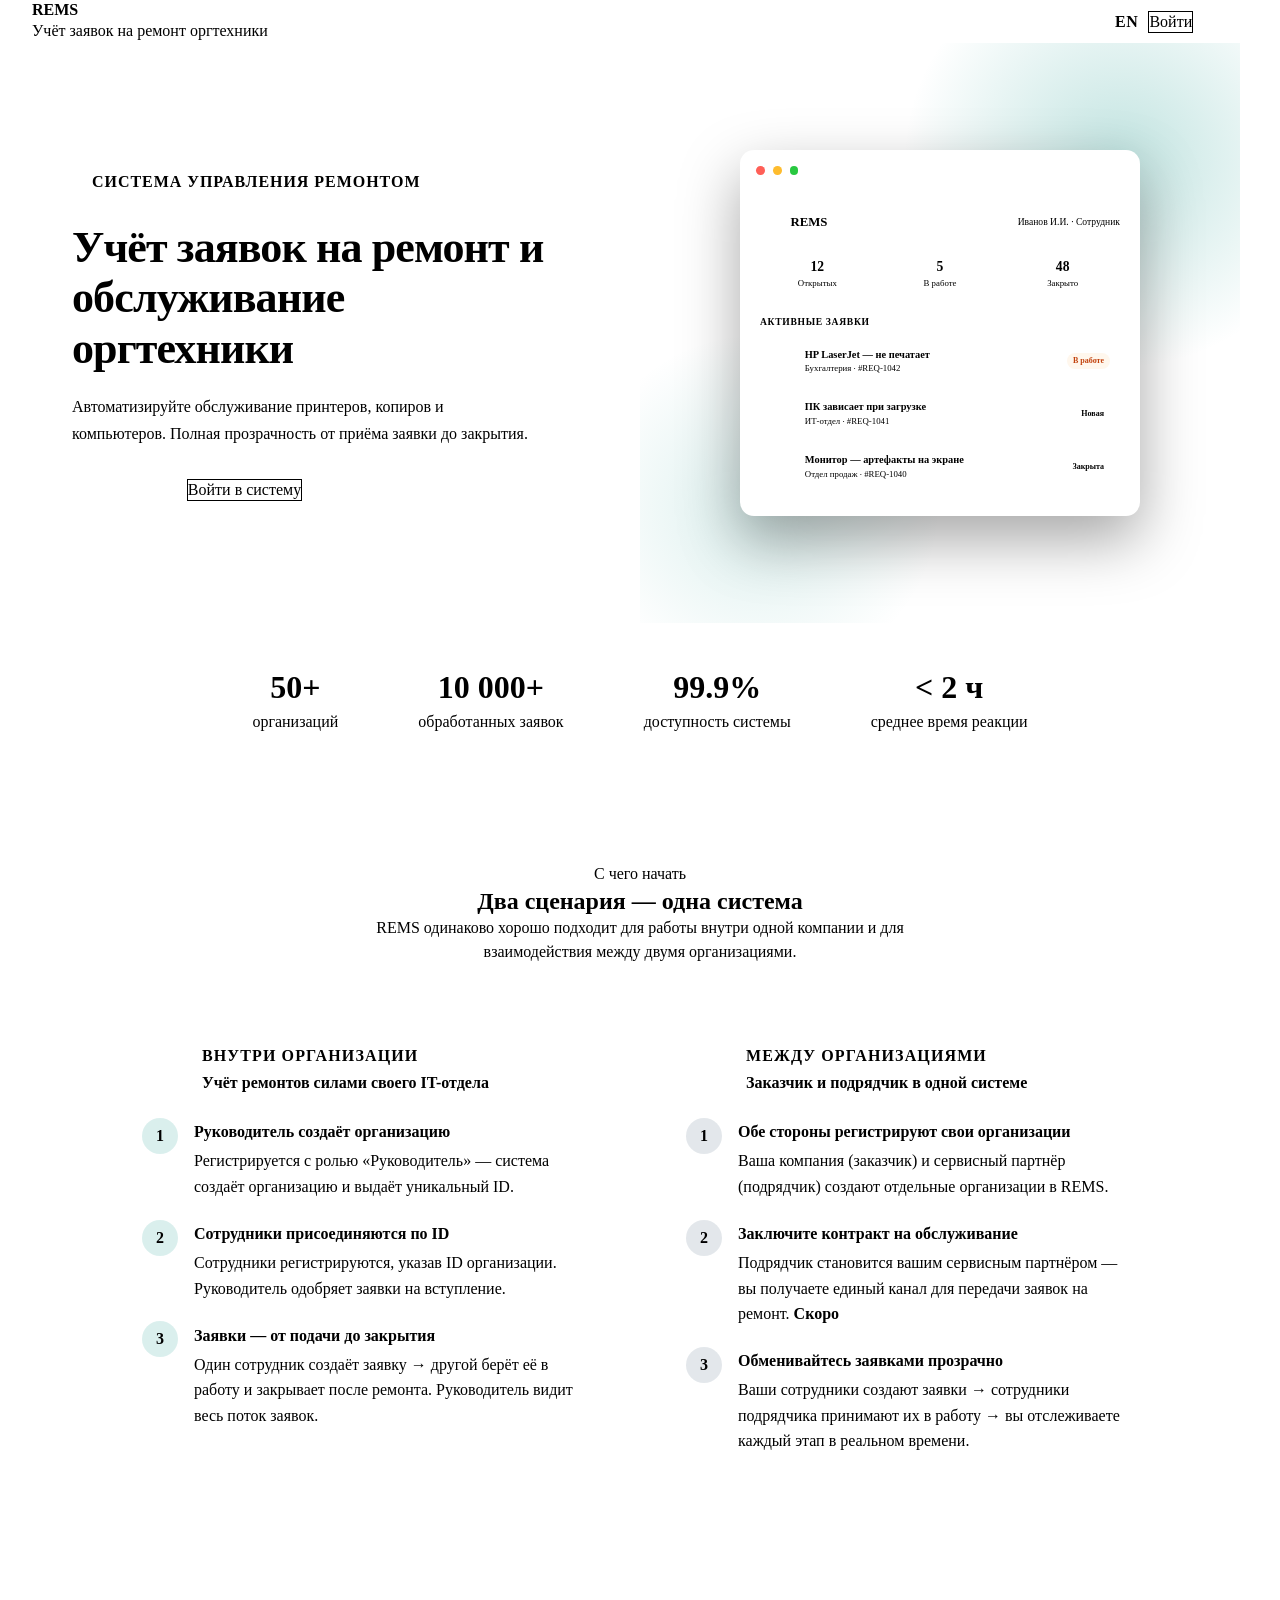
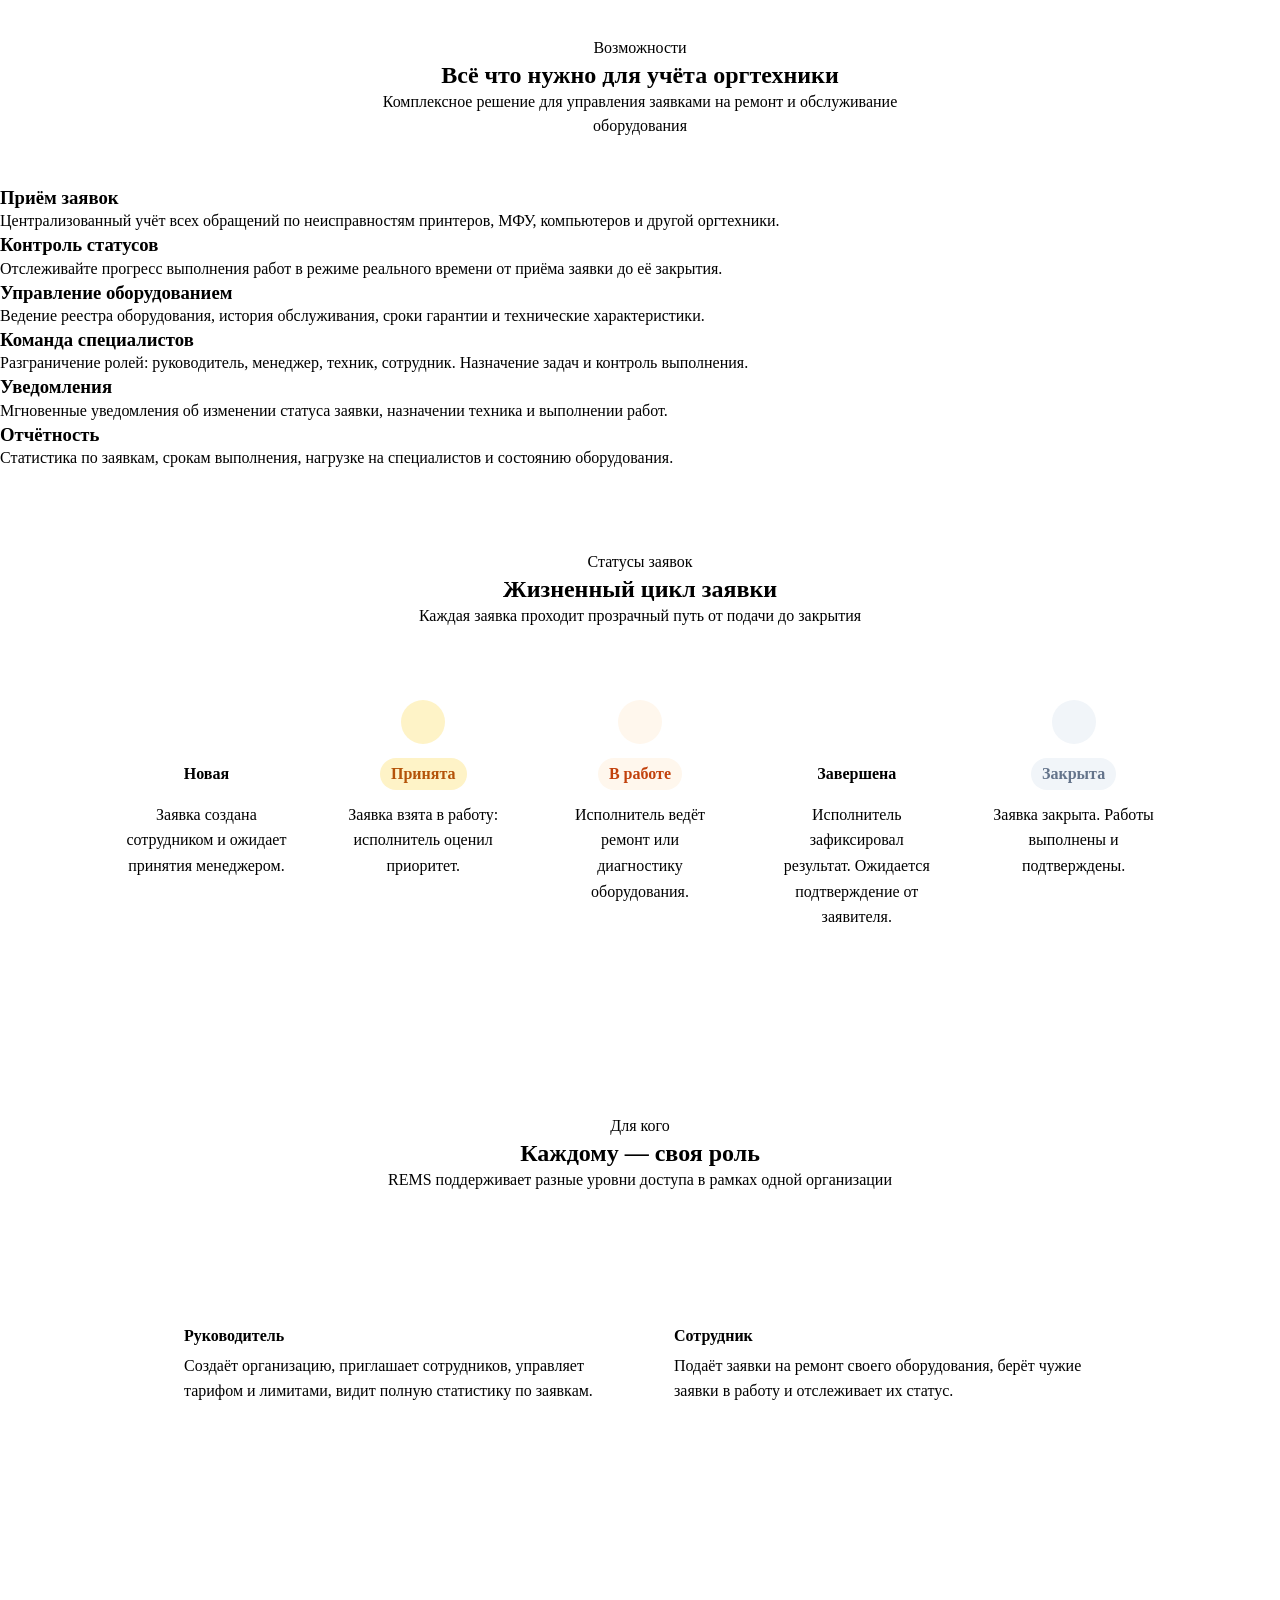
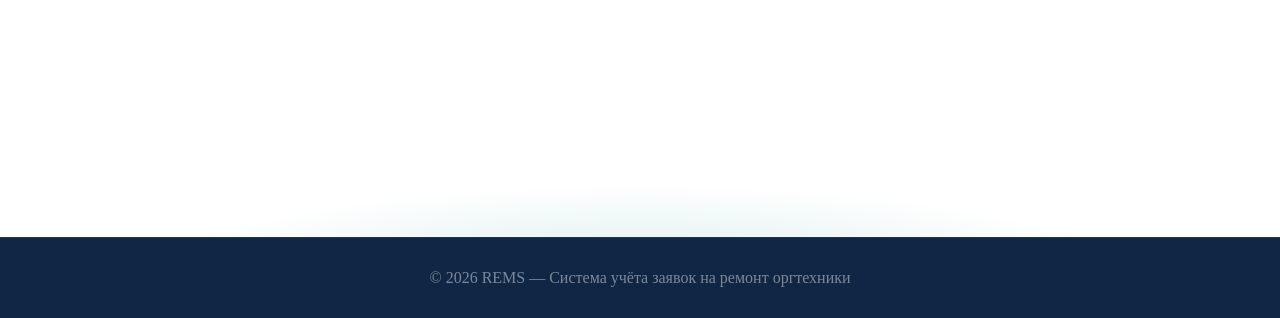
==== commit a747c6c6: "Fixes: 1) Click submit during a login lockout no longer fires a duplicate    request — #btn-password" ====
--- a/index.html
+++ b/index.html
@@ -12,6 +12,26 @@
   <link rel="stylesheet" href="https://unpkg.com/@phosphor-icons/web@2.1.1/src/fill/style.css">
   <link rel="stylesheet" href="https://unpkg.com/@phosphor-icons/web@2.1.1/src/duotone/style.css">
   <link rel="stylesheet" href="style.css">
+  <link rel="stylesheet" href="css/landing.css">
+  <!-- Sync flag for the auth state — set BEFORE first paint so the
+       navbar doesn't briefly flash the guest variant (Login / Register)
+       when the user is already authenticated and the page is reloading
+       from the dashboard. The .has-auth selector below CSS-hides
+       #nav-guest until applyLoggedInHeader() either confirms the token
+       and toggles to #nav-user, or 401s and clears the flag. -->
+  <script>
+    try {
+      if (localStorage.getItem('rems_token')) {
+        document.documentElement.classList.add('has-auth');
+      }
+    } catch (_) {}
+  </script>
+  <style>
+    /* CSS partner of the inline script above — keep the guest variant
+       collapsed while we wait for /api/profile/me. The nav-user block
+       stays .hidden until applyLoggedInHeader() removes the class. */
+    .has-auth #nav-guest { display: none !important; }
+  </style>
   <style>
     /* ── Landing extras ────────────────────────────────────────── */
 
@@ -466,7 +486,7 @@
         <span class="badge-dot" id="nav-bell-dot" style="position:absolute; top:.4rem; right:.4rem; display:none;"></span>
       </button>
 
-      <div style="position:relative;">
+      <div class="user-menu-wrap" style="position:relative;">
         <button id="nav-user-trigger" class="navbar-user-trigger"
                 style="display:flex; align-items:center; gap:.6rem; padding:.4rem .65rem; border-radius:var(--radius-lg); border:1px solid transparent; background:transparent; font-family:inherit; cursor:pointer; transition:background .15s;">
           <span id="nav-user-name" style="font-size:var(--text-sm); font-weight:600; color:var(--clr-navy);">…</span>
@@ -568,7 +588,7 @@
               <div class="mockup-logo-icon"><i class="ph ph-wrench"></i></div>
               REMS
             </div>
-            <span style="font-size:.6rem; color:var(--clr-text-muted);">Иванов И.И. · Техник</span>
+            <span style="font-size:.6rem; color:var(--clr-text-muted);">Иванов И.И. · Сотрудник</span>
           </div>
           <div class="mockup-stats">
             <div class="mockup-stat">
@@ -680,7 +700,7 @@
             </div>
             <div class="guide-step-body">
               <div class="guide-step-title" data-i18n="landing.guideA2_title">Сотрудники присоединяются по ID</div>
-              <p class="guide-step-desc" data-i18n="landing.guideA2_desc">Менеджеры, техники и рядовые сотрудники регистрируются, указав ID организации. Руководитель одобряет заявки.</p>
+              <p class="guide-step-desc" data-i18n="landing.guideA2_desc">Сотрудники регистрируются, указав ID организации. Руководитель одобряет заявки на вступление.</p>
             </div>
           </div>
           <div class="guide-step">
@@ -690,7 +710,7 @@
             </div>
             <div class="guide-step-body">
               <div class="guide-step-title" data-i18n="landing.guideA3_title">Заявки — от подачи до закрытия</div>
-              <p class="guide-step-desc" data-i18n="landing.guideA3_desc">Сотрудник сообщает о неисправности → менеджер назначает техника → техник чинит и закрывает заявку.</p>
+              <p class="guide-step-desc" data-i18n="landing.guideA3_desc">Один сотрудник создаёт заявку → другой берёт её в работу и закрывает после ремонта. Руководитель видит весь поток заявок.</p>
             </div>
           </div>
         </div>
@@ -737,7 +757,7 @@
             </div>
             <div class="guide-step-body">
               <div class="guide-step-title" data-i18n="landing.guideB3_title">Обменивайтесь заявками прозрачно</div>
-              <p class="guide-step-desc" data-i18n="landing.guideB3_desc">Ваши сотрудники создают заявки → техники подрядчика принимают их в работу → вы отслеживаете каждый этап в реальном времени.</p>
+              <p class="guide-step-desc" data-i18n="landing.guideB3_desc">Ваши сотрудники создают заявки → сотрудники подрядчика принимают их в работу → вы отслеживаете каждый этап в реальном времени.</p>
             </div>
           </div>
         </div>
@@ -846,7 +866,7 @@
         <div class="status-icon"><i class="ph ph-check-circle"></i></div>
         <div class="status-badge" data-i18n="landing.status_accepted_name">Принята</div>
         <p class="status-desc" data-i18n="landing.status_accepted_desc">
-          Менеджер принял заявку в работу и оценил приоритет.
+          Заявка взята в работу: исполнитель оценил приоритет.
         </p>
       </div>
 
@@ -857,7 +877,7 @@
         <div class="status-icon"><i class="ph ph-wrench"></i></div>
         <div class="status-badge" data-i18n="landing.status_inprogress_name">В работе</div>
         <p class="status-desc" data-i18n="landing.status_inprogress_desc">
-          Техник назначен и ведёт ремонт или диагностику оборудования.
+          Исполнитель ведёт ремонт или диагностику оборудования.
         </p>
       </div>
 
@@ -868,7 +888,7 @@
         <div class="status-icon"><i class="ph ph-seal-check"></i></div>
         <div class="status-badge" data-i18n="landing.status_done_name">Завершена</div>
         <p class="status-desc" data-i18n="landing.status_done_desc">
-          Техник зафиксировал результат. Ожидается подтверждение от заявителя.
+          Исполнитель зафиксировал результат. Ожидается подтверждение от заявителя.
         </p>
       </div>
 
@@ -899,29 +919,13 @@
         REMS поддерживает разные уровни доступа в рамках одной организации
       </p>
     </div>
-    <div class="role-pill-grid">
+    <div class="role-pill-grid" style="grid-template-columns: repeat(auto-fit, minmax(260px, 1fr));">
 
       <div class="role-pill">
         <div class="role-pill-icon navy"><i class="ph ph-crown-simple"></i></div>
         <div class="role-pill-title" data-i18n="landing.role_owner_title">Руководитель</div>
         <p class="role-pill-desc" data-i18n="landing.role_owner_desc">
-          Создаёт организацию, добавляет сотрудников, контролирует все заявки и видит полную статистику.
-        </p>
-      </div>
-
-      <div class="role-pill">
-        <div class="role-pill-icon navy"><i class="ph ph-briefcase"></i></div>
-        <div class="role-pill-title" data-i18n="landing.role_manager_title">Менеджер</div>
-        <p class="role-pill-desc" data-i18n="landing.role_manager_desc">
-          Принимает и распределяет заявки между техниками, следит за сроками выполнения.
-        </p>
-      </div>
-
-      <div class="role-pill">
-        <div class="role-pill-icon green"><i class="ph ph-wrench"></i></div>
-        <div class="role-pill-title" data-i18n="landing.role_tech_title">Техник</div>
-        <p class="role-pill-desc" data-i18n="landing.role_tech_desc">
-          Получает задания, фиксирует выполненные работы, комментирует ход ремонта.
+          Создаёт организацию, приглашает сотрудников, управляет тарифом и лимитами, видит полную статистику по заявкам.
         </p>
       </div>
 
@@ -929,7 +933,7 @@
         <div class="role-pill-icon green"><i class="ph ph-user"></i></div>
         <div class="role-pill-title" data-i18n="landing.role_emp_title">Сотрудник</div>
         <p class="role-pill-desc" data-i18n="landing.role_emp_desc">
-          Подаёт заявки на ремонт своего оборудования и отслеживает их статус.
+          Подаёт заявки на ремонт своего оборудования, берёт чужие заявки в работу и отслеживает их статус.
         </p>
       </div>
 
@@ -1061,12 +1065,21 @@
   function wireUserDropdown() {
     const trigger = $('#nav-user-trigger');
     const dd      = $('#nav-user-dropdown');
+    const wrap    = $('.user-menu-wrap');
+    // Hover-driven (with small close-delay) for pointer devices; click
+    // still toggles so taps and keyboard activations work.
+    let closeTimer = null;
+    const open  = () => { if (closeTimer) { clearTimeout(closeTimer); closeTimer = null; } dd.classList.remove('hidden'); };
+    const close = () => dd.classList.add('hidden');
+    const deferClose = () => { if (closeTimer) clearTimeout(closeTimer); closeTimer = setTimeout(close, 120); };
+    wrap?.addEventListener('mouseenter', open);
+    wrap?.addEventListener('mouseleave', deferClose);
     trigger?.addEventListener('click', (e) => {
       e.stopPropagation();
       dd.classList.toggle('hidden');
     });
     document.addEventListener('click', (e) => {
-      if (!dd.contains(e.target) && e.target !== trigger) dd.classList.add('hidden');
+      if (wrap && !wrap.contains(e.target)) close();
     });
     // Click on name → go to Обзор tab; click on avatar (inside trigger) → same.
     $('#nav-user-name')?.addEventListener('click', (e) => {
@@ -1096,6 +1109,10 @@
         // 401/404 → invalid/stale token. Wipe and fall back to guest UI.
         if (err?.status === 401 || err?.status === 404) {
           clearSession();
+          // Token was stale — drop the .has-auth flag so the CSS rule
+          // stops hiding #nav-guest and the user sees the Login /
+          // Register buttons (which is the correct state now).
+          document.documentElement.classList.remove('has-auth');
         } else {
           console.warn('[landing] profile fetch failed:', err?.message);
         }
--- a/style.css
+++ b/style.css
@@ -10,107 +10,9 @@
    ═══════════════════════════════════════════════════════════════ */
 
 /* ── 1. Design tokens ─────────────────────────────────────────── */
-:root {
-  /* Brand — jade/teal green (muted, not neon) */
-  --clr-accent:        #0d9488;
-  --clr-accent-hover:  #0f766e;
-  --clr-accent-light:  #f0fdfa;
-  --clr-accent-muted:  #5eead4;
-
-  /* Second accent — dark ink-navy (was #1e3a5f → softened to #2a3c55) */
-  --clr-navy:          #2a3c55;
-  --clr-navy-hover:    #1d2c41;
-  --clr-navy-light:    #eef1f6;
-
-  /* Backgrounds — neutral gray (no blue tint) */
-  --clr-bg:            #ffffff;
-  --clr-bg-subtle:     #f9fafb;
-  --clr-bg-muted:      #f3f4f6;
-
-  /* Surfaces */
-  --clr-surface:       #ffffff;
-
-  /* Text — neutral gray (no blue tint) */
-  --clr-text-primary:  #111827;
-  --clr-text-secondary:#6b7280;
-  --clr-text-muted:    #9ca3af;
-  --clr-text-inverse:  #ffffff;
-
-  /* Borders — neutral gray */
-  --clr-border:        #e5e7eb;
-  --clr-border-focus:  #0d9488;
-
-  /* States — success is now SKY BLUE (#38bdf8) to disambiguate from teal */
-  /* Softer rose-red per user spec — replaces Tailwind red-500. The light
-     and dark derivatives stay in the same hue family so backgrounds and
-     dark text on error badges read consistently. */
-  --clr-error:         #d35d6e;
-  --clr-error-light:   #fbe7ea;
-  --clr-error-dark:    #8b2a38;
-  --clr-warning:       #f59e0b;
-  --clr-warning-light: #fffbeb;
-  /* Success now shares its hue with brand-blue per user spec. The whole
-     ramp is shifted from sky-blue (#38bdf8) to a deeper Tailwind blue-500
-     so success badges read closer to the navy + accent palette. */
-  --clr-success:       #3b82f6;
-  --clr-success-hover: #2563eb;
-  --clr-success-light: #dbeafe;
-  --clr-success-dark:  #1e40af;
-  --clr-info:          #3b82f6;
-  --clr-info-light:    #eff6ff;
-
-  /* Typography */
-  --font-sans: 'Inter', ui-sans-serif, system-ui, -apple-system, sans-serif;
-  --font-mono: ui-monospace, 'Cascadia Code', monospace;
-
-  /* Scale */
-  --text-xs:   0.75rem;
-  --text-sm:   0.875rem;
-  --text-base: 1rem;
-  --text-lg:   1.125rem;
-  --text-xl:   1.25rem;
-  --text-2xl:  1.5rem;
-  --text-3xl:  1.875rem;
-  --text-4xl:  2.25rem;
-
-  /* Spacing */
-  --space-1:  0.25rem;
-  --space-2:  0.5rem;
-  --space-3:  0.75rem;
-  --space-4:  1rem;
-  --space-5:  1.25rem;
-  --space-6:  1.5rem;
-  --space-8:  2rem;
-  --space-10: 2.5rem;
-  --space-12: 3rem;
-  --space-16: 4rem;
-  --space-20: 5rem;
-
-  /* Radius */
-  --radius-sm:   0.25rem;
-  --radius-md:   0.5rem;
-  --radius-lg:   0.75rem;
-  --radius-xl:   1rem;
-  --radius-2xl:  1.5rem;
-  --radius-full: 9999px;
-
-  /* Shadows */
-  --shadow-xs: 0 1px 2px 0 rgb(0 0 0 / 0.05);
-  --shadow-sm: 0 1px 3px 0 rgb(0 0 0 / 0.07), 0 1px 2px -1px rgb(0 0 0 / 0.07);
-  --shadow-md: 0 4px 6px -1px rgb(0 0 0 / 0.07), 0 2px 4px -2px rgb(0 0 0 / 0.07);
-  --shadow-lg: 0 10px 15px -3px rgb(0 0 0 / 0.07), 0 4px 6px -4px rgb(0 0 0 / 0.07);
-  --shadow-xl: 0 20px 25px -5px rgb(0 0 0 / 0.07), 0 8px 10px -6px rgb(0 0 0 / 0.07);
-
-  /* Transitions */
-  --trans-fast:   150ms ease;
-  --trans-normal: 200ms ease;
-  --trans-slow:   300ms ease;
-
-  /* Layout */
-  --sidebar-w:   260px;
-  --header-h:    60px;
-  --content-max: 1200px;
-}
+/* Single source of truth for brand colours, type scale, spacing,
+   radii, shadows, transitions and layout constants. */
+@import url("./css/tokens.css");
 
 /* ── 2. Reset & base ──────────────────────────────────────────── */
 *, *::before, *::after { box-sizing: border-box; margin: 0; padding: 0; }
@@ -213,6 +115,25 @@
 }
 .btn-secondary:hover { background: var(--clr-bg-subtle); border-color: #cbd5e1; }
 
+/* Button styled as an inline text link — used for "Resend code", the
+   modal alt-action ("Открепить", "Вернуться к смене"), and any other
+   secondary affordance that should sit inside a sentence. */
+.link-btn {
+  background: none;
+  border: none;
+  padding: 0;
+  margin: 0;
+  font-family: inherit;
+  font-size: inherit;
+  font-weight: 600;
+  color: var(--clr-accent);
+  cursor: pointer;
+  text-decoration: none;
+  transition: color var(--trans-fast);
+}
+.link-btn:hover    { text-decoration: underline; }
+.link-btn:disabled { color: var(--clr-text-muted); cursor: not-allowed; text-decoration: none; }
+
 .btn-ghost {
   background: transparent;
   color: var(--clr-text-secondary);
@@ -235,7 +156,58 @@
 .btn-xl  { padding: 0.875rem var(--space-8); font-size: var(--text-base); font-weight: 600; }
 .btn-icon { padding: 0.5rem; border-radius: var(--radius-md); }
 
-/* Loading spinner */
+/* ── Loaders ──────────────────────────────────────────────────────
+   • .spinner — standalone two-tone ring (teal + navy) for in-page
+     loading states (sessions, lists, etc.). Sized via font-size on
+     the parent or via inline --spinner-size if needed.
+   • .btn-loading — the form-button busy state. White ring on filled
+     buttons, accent ring on ghost/secondary.
+   Both share the same `spin` keyframe. */
+
+.spinner {
+  display: inline-block;
+  width:  var(--spinner-size, 1.5rem);
+  height: var(--spinner-size, 1.5rem);
+  border-radius: 50%;
+  /* Two arcs of the ring — teal sweeping 270°, navy filling the rest
+     — give the rotation a recognisable "REMS" pair-tone signature. */
+  background: conic-gradient(
+    from 0deg,
+    var(--clr-accent) 0deg,
+    var(--clr-accent) 270deg,
+    var(--clr-navy)   270deg,
+    var(--clr-navy)   360deg
+  );
+  /* Punch a transparent hole in the middle to form a ring. */
+  -webkit-mask:
+    radial-gradient(circle, transparent calc(50% - 3px), #000 calc(50% - 2px));
+          mask:
+    radial-gradient(circle, transparent calc(50% - 3px), #000 calc(50% - 2px));
+  animation: spin 0.9s linear infinite;
+}
+.spinner-lg { --spinner-size: 2rem; }
+.spinner-sm { --spinner-size: 1rem; }
+
+/* ── Loader overlay (lib/lazy-loader.js) ───────────────────────────
+   Renders a centered .spinner on top of its container with a slight
+   translucent backdrop so the underlying content reads as "loading"
+   without being torn out of the DOM. The fixed variant pins the
+   overlay to the viewport for full-page loads. */
+.loader-overlay {
+  position: absolute; inset: 0;
+  display: flex; align-items: center; justify-content: center;
+  /* Light-tinted veil over the host container. Avoid backdrop-filter:
+     some Chromium builds stall the renderer when it's combined with
+     animations on a parent with frequent reflows. */
+  background: color-mix(in srgb, var(--clr-bg) 78%, transparent);
+  z-index: 20;
+  animation: loader-overlay-in 180ms ease-out;
+}
+.loader-overlay--fixed { position: fixed; }
+.loader-overlay--fade  { animation: loader-overlay-out 180ms ease-out forwards; }
+@keyframes loader-overlay-in  { from { opacity: 0; } to { opacity: 1; } }
+@keyframes loader-overlay-out { to   { opacity: 0; } }
+
 .btn-loading { position: relative; color: transparent !important; pointer-events: none; }
 .btn-loading::after {
   content: '';
@@ -244,13 +216,22 @@
   margin: auto;
   width: 1em;
   height: 1em;
-  border: 2px solid #fff;
-  border-right-color: transparent;
   border-radius: 50%;
-  animation: spin 0.6s linear infinite;
+  background: conic-gradient(from 0deg, #fff 0deg, #fff 270deg, transparent 270deg, transparent 360deg);
+  -webkit-mask: radial-gradient(circle, transparent calc(50% - 3px), #000 calc(50% - 2px));
+          mask: radial-gradient(circle, transparent calc(50% - 3px), #000 calc(50% - 2px));
+  animation: spin 0.7s linear infinite;
 }
 .btn-secondary.btn-loading::after,
-.btn-ghost.btn-loading::after { border-color: var(--clr-text-secondary); border-right-color: transparent; }
+.btn-ghost.btn-loading::after {
+  background: conic-gradient(
+    from 0deg,
+    var(--clr-accent) 0deg,
+    var(--clr-accent) 270deg,
+    var(--clr-navy)   270deg,
+    var(--clr-navy)   360deg
+  );
+}
 
 @keyframes spin { to { transform: rotate(360deg); } }
 
@@ -296,8 +277,30 @@
 .form-select.error:focus { box-shadow: 0 0 0 3px rgb(239 68 68 / 0.12); }
 
 .form-hint  { font-size: var(--text-xs); color: var(--clr-text-muted); }
-.form-error { font-size: var(--text-xs); color: var(--clr-error); display: none; align-items: center; gap: var(--space-1); margin-top: var(--space-1); }
+/* Per-field error: icon (!) on the left, message text on the right.
+   `padding-left: var(--space-3)` pulls the icon over to sit directly
+   under the .input-wrap .input-icon (lock / envelope etc.), so the
+   warning marker line up with the column of icons above it. The icon
+   is sized to match those same icons (1rem) and rendered as an inline
+   flex container with line-height:1 so its glyph sits on the visual
+   center of the text line rather than dropping below baseline. */
+.form-error {
+  font-size: var(--text-xs);
+  color: var(--clr-error);
+  display: none;
+  align-items: center;
+  gap: var(--space-2);
+  margin-top: var(--space-2);
+  padding-left: var(--space-3);
+}
 .form-error.show { display: flex; }
+.form-error i {
+  font-size: 1rem;
+  flex-shrink: 0;
+  display: inline-flex;
+  align-items: center;
+  line-height: 1;
+}
 
 /* Input with icon */
 .input-wrap { position: relative; display: flex; align-items: center; }
@@ -323,12 +326,19 @@
 }
 .form-textarea { resize: vertical; min-height: 80px; }
 
-/* Alert */
+/* Alert (container variant): coloured box with an icon column and
+   message text. Vertical-center the icon against the text so single
+   and multi-line messages both look balanced; icon size matches the
+   in-input icons (.input-wrap .input-icon = 1rem) so visually the
+   warning column lines up with the lock / envelope icons above it. */
 .alert {
   display: none;
-  align-items: flex-start;
+  align-items: center;
   gap: var(--space-3);
-  padding: var(--space-3) var(--space-4);
+  /* horizontal padding is var(--space-3) so the icon's left edge lines
+     up with the icon column inside .input-wrap above (the lock icon
+     sits at left: var(--space-3) of its input). */
+  padding: var(--space-3);
   border-radius: var(--radius-md);
   font-size: var(--text-sm);
   border: 1px solid transparent;
@@ -338,7 +348,13 @@
 .alert-success { background: var(--clr-success-light); color: var(--clr-success-dark);  border-color: var(--clr-success); }
 .alert-warning { background: var(--clr-warning-light); color: #92400e;  border-color: #fde68a; }
 .alert-info    { background: var(--clr-info-light);    color: #1e40af;  border-color: #bfdbfe; }
-.alert i { flex-shrink: 0; margin-top: 1px; }
+.alert i {
+  flex-shrink: 0;
+  font-size: 1rem;
+  display: inline-flex;
+  align-items: center;
+  line-height: 1;
+}
 
 /* ── 7. Card ──────────────────────────────────────────────────── */
 .card {
@@ -580,30 +596,84 @@
   from { opacity: 0; transform: scale(0.97) translateY(8px); }
   to   { opacity: 1; transform: scale(1) translateY(0); }
 }
+/* Header — visually matches an auth-card opening: a square icon-tile
+   on the LEFT, vertically centered against the title+subtitle stack,
+   plus a small × close in the corner. The bottom-border that used to
+   live here is dropped so the dialog reads as ONE card instead of
+   three stacked panels.
+
+   Note: the icon must keep its 1:1 shape regardless of header height
+   (long subtitles stretch the title block, but the tile must NOT
+   stretch with it) — aspect-ratio + fixed size deliver that. */
 .modal-header {
   display: flex;
-  align-items: center;
-  justify-content: space-between;
-  padding: var(--space-6);
-  border-bottom: 1px solid var(--clr-border);
-}
-.modal-title { font-size: var(--text-lg); font-weight: 600; }
+  align-items: center;        /* vertically centre icon against the title+subtitle stack */
+  gap: var(--space-4);
+  padding: var(--space-6) var(--space-6) var(--space-4);
+}
+.modal-header > .modal-header-text { flex: 1; min-width: 0; }
+.modal-title    { font-size: var(--text-xl); font-weight: 700; color: var(--clr-text-primary); line-height: 1.25; }
+.modal-subtitle { font-size: var(--text-sm); color: var(--clr-text-secondary); margin-top: var(--space-1); }
+/* Icon-tile (LEFT of the title) — accents the dialog's purpose. Same
+   square tile the profile / organization cards use, with the colour
+   pulled from modifier classes .navy / .teal / .gold / .danger. */
+.modal-card-icon {
+  width: 2.75rem;
+  aspect-ratio: 1 / 1;        /* never stretch — stays square */
+  border-radius: var(--radius-lg);
+  display: flex; align-items: center; justify-content: center;
+  font-size: 1.35rem;
+  flex-shrink: 0;
+  background: var(--clr-accent-light); color: var(--clr-accent);
+}
+.modal-card-icon.navy   { background: var(--clr-navy-light);    color: var(--clr-navy); }
+.modal-card-icon.gold   { background: #fef3c7;                  color: #b45309; }
+.modal-card-icon.danger { background: var(--clr-error-light);   color: var(--clr-error); }
 .modal-close {
   background: none; border: none; padding: var(--space-1);
   border-radius: var(--radius-sm); color: var(--clr-text-muted);
   cursor: pointer; display: flex; font-size: 1.25rem;
+  align-self: flex-start;
   transition: color var(--trans-fast), background var(--trans-fast);
 }
 .modal-close:hover { color: var(--clr-text-primary); background: var(--clr-bg-muted); }
-.modal-body   { padding: var(--space-6); }
+.modal-body   { padding: 0 var(--space-6) var(--space-4); }
+/* Footer — drops the heavy top-border so the modal reads as one card.
+   Buttons stack vertically full-width by default (mirrors the auth
+   pages); legacy inline (.btn-secondary + .btn-primary) layout still
+   works via the existing flex flow, just without the divider. */
 .modal-footer {
   display: flex;
-  align-items: center;
-  justify-content: flex-end;
-  gap: var(--space-3);
-  padding: var(--space-4) var(--space-6);
-  border-top: 1px solid var(--clr-border);
-}
+  flex-direction: column;
+  gap: var(--space-2);
+  padding: var(--space-2) var(--space-6) var(--space-6);
+}
+.modal-footer .btn { width: 100%; }
+/* Alt-action line under the primary button (e.g. "Хотите вместо смены
+   открепить контакт? Открепить"). Mirrors register's
+   "Уже есть учётная запись? Войти" footer. */
+.modal-alt-action {
+  text-align: center;
+  font-size: var(--text-sm);
+  color: var(--clr-text-secondary);
+  margin-top: var(--space-3);
+}
+.modal-alt-action a,
+.modal-alt-action button.link-btn {
+  font-weight: 600;
+  margin-left: .25rem;
+  color: var(--clr-accent);
+  background: none;
+  border: none;
+  cursor: pointer;
+  padding: 0;
+  font-size: inherit;
+  font-family: inherit;
+}
+.modal-alt-action a:hover,
+.modal-alt-action button.link-btn:hover { text-decoration: underline; }
+.modal-alt-action.danger a,
+.modal-alt-action.danger button.link-btn { color: var(--clr-error); }
 
 /* ── 17. Notifications ────────────────────────────────────────── */
 .notification-item {
@@ -665,8 +735,34 @@
   box-shadow: var(--shadow-lg);
 }
 .auth-card-wide { max-width: 560px; }
-.auth-title    { font-size: var(--text-2xl); font-weight: 700; margin-bottom: var(--space-2); }
-.auth-subtitle { font-size: var(--text-sm); color: var(--clr-text-secondary); margin-bottom: var(--space-6); }
+/* Auth-card header — icon-tile on the LEFT, title+subtitle stack on
+   the right, vertically centred against each other so longer subtitle
+   lines stay balanced with a single icon. The tile is always square
+   thanks to aspect-ratio: 1 (subtitle wraps grow the text block but
+   never deform the icon). */
+.auth-card-header {
+  display: flex;
+  align-items: center;
+  gap: var(--space-4);
+  margin-bottom: var(--space-6);
+}
+.auth-card-header-text { flex: 1; min-width: 0; }
+.auth-card-icon {
+  width: 3rem;
+  aspect-ratio: 1 / 1;
+  background: var(--clr-accent-light);
+  color: var(--clr-accent);
+  border-radius: var(--radius-lg);
+  display: flex; align-items: center; justify-content: center;
+  font-size: 1.5rem;
+  flex-shrink: 0;
+}
+.auth-title    { font-size: var(--text-2xl); font-weight: 700; }
+.auth-subtitle { font-size: var(--text-sm); color: var(--clr-text-secondary); margin-top: var(--space-1); }
+/* Step-only auth cards (register-step subtitles inside a steps wizard)
+   need a touch more breathing room below them; the header itself is
+   centered vertically so we keep the gap in the auth-subtitle margin. */
+.auth-subtitle.spaced { margin-bottom: var(--space-6); }
 
 /* ── 19. Steps (registration wizard) ─────────────────────────── */
 .steps-track { display: flex; align-items: center; margin-bottom: var(--space-8); }
@@ -774,6 +870,65 @@
 .role-card[data-role="employee"]:has(input[type="radio"]:checked) .role-card-label,
 .role-card[data-role="employee"].selected .role-card-label { color: #475569; }
 
+/* ── Contact card — horizontal role-card variant used in the
+   change-password / step-up flow. Icon-tile on the left, label +
+   masked contact stacked on the right, both centered vertically.
+   Email wears the brand-teal accent (matches the primary CTA),
+   phone the ink-navy accent (matches the secondary brand color). */
+.role-card.contact-card {
+  flex-direction: row;
+  align-items: center;
+  gap: var(--space-3);
+  padding: var(--space-3) var(--space-4);
+}
+.role-card.contact-card .contact-card-text { flex: 1; min-width: 0; display: flex; flex-direction: column; gap: 2px; }
+.role-card.contact-card .role-card-desc    { font-size: var(--text-xs); }
+/* Hide the native radio — clickable card IS the control. */
+.role-card.contact-card .sr-only {
+  position: absolute; width: 1px; height: 1px; padding: 0; margin: -1px;
+  overflow: hidden; clip: rect(0 0 0 0); white-space: nowrap; border: 0;
+}
+
+/* Email — accent teal (idle hover and selected). */
+.role-card[data-contact="email"]:hover {
+  border-color: var(--clr-accent);
+  background: var(--clr-accent-light);
+}
+.role-card[data-contact="email"]:hover .role-card-icon {
+  background: var(--clr-accent-light);
+  color: var(--clr-accent);
+}
+.role-card[data-contact="email"]:has(input[type="radio"]:checked),
+.role-card[data-contact="email"].selected {
+  border-color: var(--clr-accent);
+  background: var(--clr-accent-light);
+  box-shadow: 0 0 0 3px color-mix(in srgb, var(--clr-accent) 18%, transparent);
+}
+.role-card[data-contact="email"]:has(input[type="radio"]:checked) .role-card-icon,
+.role-card[data-contact="email"].selected .role-card-icon { background: var(--clr-accent); color: #fff; }
+.role-card[data-contact="email"]:has(input[type="radio"]:checked) .role-card-label,
+.role-card[data-contact="email"].selected .role-card-label { color: var(--clr-accent); }
+
+/* Phone — ink-navy (idle hover and selected). */
+.role-card[data-contact="phone"]:hover {
+  border-color: var(--clr-navy);
+  background: var(--clr-navy-light);
+}
+.role-card[data-contact="phone"]:hover .role-card-icon {
+  background: var(--clr-navy-light);
+  color: var(--clr-navy);
+}
+.role-card[data-contact="phone"]:has(input[type="radio"]:checked),
+.role-card[data-contact="phone"].selected {
+  border-color: var(--clr-navy);
+  background: var(--clr-navy-light);
+  box-shadow: 0 0 0 3px color-mix(in srgb, var(--clr-navy) 18%, transparent);
+}
+.role-card[data-contact="phone"]:has(input[type="radio"]:checked) .role-card-icon,
+.role-card[data-contact="phone"].selected .role-card-icon { background: var(--clr-navy); color: #fff; }
+.role-card[data-contact="phone"]:has(input[type="radio"]:checked) .role-card-label,
+.role-card[data-contact="phone"].selected .role-card-label { color: var(--clr-navy); }
+
 /* Customer (occupation) — accent teal */
 .role-card[data-occupation="customer"]:has(input[type="radio"]:checked),
 .role-card[data-occupation="customer"].selected {
@@ -907,83 +1062,10 @@
 .lang-btn:hover:not(.active) { background: var(--clr-bg-muted); color: var(--clr-text-primary); }
 
 /* ── 26. Landing ──────────────────────────────────────────────── */
-.hero {
-  padding: var(--space-20) var(--space-6);
-  text-align: center;
-  background: var(--clr-bg);
-  border-bottom: 1px solid var(--clr-border);
-}
-.hero-badge {
-  display: inline-flex;
-  align-items: center;
-  gap: var(--space-2);
-  padding: var(--space-1) var(--space-3);
-  background: var(--clr-accent-light);
-  color: var(--clr-accent);
-  border-radius: var(--radius-full);
-  font-size: var(--text-xs);
-  font-weight: 600;
-  letter-spacing: 0.05em;
-  text-transform: uppercase;
-  margin-bottom: var(--space-6);
-}
-.hero-title {
-  font-size: clamp(var(--text-3xl), 5vw, 3.5rem);
-  font-weight: 800;
-  color: var(--clr-text-primary);
-  line-height: 1.1;
-  max-width: 720px;
-  margin: 0 auto var(--space-6);
-  letter-spacing: -0.02em;
-}
-.hero-title span { color: var(--clr-accent); }
-.hero-subtitle {
-  font-size: var(--text-lg);
-  color: var(--clr-text-secondary);
-  max-width: 560px;
-  margin: 0 auto var(--space-10);
-  line-height: 1.6;
-}
-.hero-actions { display: flex; align-items: center; justify-content: center; gap: var(--space-4); flex-wrap: wrap; }
-
-.features { padding: var(--space-20) var(--space-6); background: var(--clr-bg-subtle); }
-.features-grid {
-  display: grid;
-  grid-template-columns: repeat(3, 1fr);
-  gap: var(--space-6);
-  max-width: var(--content-max);
-  margin: 0 auto;
-}
-.feature-card {
-  padding: var(--space-6);
-  background: var(--clr-surface);
-  border: 1px solid var(--clr-border);
-  border-radius: var(--radius-xl);
-  transition: box-shadow var(--trans-normal), transform var(--trans-normal);
-}
-.feature-card:hover { box-shadow: var(--shadow-md); transform: translateY(-2px); }
-.feature-icon {
-  width: 3rem; height: 3rem;
-  border-radius: var(--radius-lg);
-  background: var(--clr-accent-light);
-  display: flex; align-items: center; justify-content: center;
-  font-size: 1.5rem; color: var(--clr-accent);
-  margin-bottom: var(--space-4);
-}
-.feature-icon.navy { background: var(--clr-navy-light); color: var(--clr-navy); }
-.feature-title { font-size: var(--text-base); font-weight: 600; margin-bottom: var(--space-2); color: var(--clr-navy); }
-.feature-desc  { font-size: var(--text-sm); color: var(--clr-text-secondary); line-height: 1.6; }
-
-.cta-section { padding: var(--space-20) var(--space-6); background: var(--clr-text-primary); text-align: center; color: #fff; }
-.cta-section h2 { color: #fff; }
-.cta-section p  { color: #94a3b8; }
-
-.landing-footer { padding: var(--space-8) var(--space-6); background: var(--clr-bg); border-top: 1px solid var(--clr-border); text-align: center; font-size: var(--text-sm); color: var(--clr-text-muted); }
-
-.container  { max-width: var(--content-max); margin: 0 auto; padding: 0 var(--space-6); }
-.section-label    { font-size: var(--text-xs); font-weight: 700; text-transform: uppercase; letter-spacing: 0.08em; color: var(--clr-accent); margin-bottom: var(--space-3); }
-.section-title    { font-size: var(--text-3xl); font-weight: 800; color: var(--clr-navy); margin-bottom: var(--space-4); letter-spacing: -0.02em; }
-.section-subtitle { font-size: var(--text-base); color: var(--clr-text-secondary); max-width: 560px; line-height: 1.6; }
+/* Landing-only rules — hero, feature cards, CTA, footer — live in
+   css/landing.css and are loaded via <link rel="stylesheet"> on the
+   landing page itself. Other pages don't render those classes, so
+   they don't pay the download cost. */
 
 /* ── 27. Stats ────────────────────────────────────────────────── */
 .stat-card {
@@ -1206,63 +1288,78 @@
   width: 18rem; max-width: 100%;
   aspect-ratio: 1 / 1;
   margin: 0 auto;
-  padding: .5rem;
-  background: var(--clr-bg-subtle);
+  padding: 0;
   border: 1px solid var(--clr-border);
   border-radius: var(--radius-lg);
   overflow: hidden;
+  /* Checker pattern — two shades of muted gray. Reads as "transparent /
+     image area" against any image colour (was a single light surface
+     so light-on-light images vanished). */
+  background-color: #e5e7eb;
+  background-image:
+    linear-gradient(45deg,  #f8fafc 25%, transparent 25%),
+    linear-gradient(-45deg, #f8fafc 25%, transparent 25%),
+    linear-gradient(45deg,  transparent 75%, #f8fafc 75%),
+    linear-gradient(-45deg, transparent 75%, #f8fafc 75%);
+  background-size: 16px 16px;
+  background-position: 0 0, 0 8px, 8px -8px, -8px 0;
 }
 .media-preview-frame > img {
   display: block;
-  max-width: 100%;
-  max-height: 100%;
+  width: 100%;
+  height: 100%;
   object-fit: contain;
-  border-radius: var(--radius-sm);
-}
-/* Overlay sits on top of the image, fully covering the frame. The mask
-   carves a transparent CIRCLE in the centre — only the cut-away ring
-   keeps the dark tint, so the user sees the kept area in full colour
-   and the discarded area dimmed. */
+}
+/* When the modal is going to crop the picked image to a centred
+   square (avatar / logo), preview should mirror that — show what the
+   user will actually GET, not the whole original. object-fit:cover
+   together with the overlay below makes the cut-away pixels visibly
+   darker so the user can spot framing problems before saving. */
+.media-preview-frame > img.media-preview-cover { object-fit: cover; }
+
+/* Overlay sits on top of the image, fully covering the frame. For the
+   circle / square crop variants the mask carves out the KEPT area so
+   only the discarded pixels keep the dark tint — the user reads the
+   final shape at a glance. */
 .media-crop-overlay {
-  position: absolute; inset: .5rem;          /* match parent padding so cut-out aligns to image edge */
+  position: absolute; inset: 0;
   pointer-events: none;
-  background: rgba(0, 0, 0, .55);
-  border-radius: var(--radius-sm);
+  background: rgba(15, 23, 42, .55);   /* slate-900 / 55% — deeper than before for contrast on light images */
 }
 .media-crop-overlay.crop-circle {
   -webkit-mask: radial-gradient(circle at center, transparent 0 calc(50% - 1px), #000 50%);
           mask: radial-gradient(circle at center, transparent 0 calc(50% - 1px), #000 50%);
-}
-/* Square crop is the natural shape of the frame — the whole overlay
-   would be transparent. Instead just outline the kept area with a
-   thin ring so the user knows what the final shape is. */
+  box-shadow: 0 0 0 2px var(--clr-accent) inset;
+  border-radius: 50%;
+}
 .media-crop-overlay.crop-square {
+  /* Whole frame is the kept area — overlay just outlines it. */
   background: transparent;
   box-shadow: 0 0 0 2px var(--clr-accent) inset;
 }
 
-/* Inline "detach contact" affordance inside the change-contact modal.
-   Rose-red tint matching the error palette to signal destructive action,
-   but stays subtle (no fill) — it's a secondary option in the modal,
-   not the primary CTA. */
-.btn-detach-link {
-  display: inline-flex; align-items: center; gap: .5rem;
-  background: transparent;
-  color: var(--clr-error);
-  border: 1px solid color-mix(in srgb, var(--clr-error) 30%, transparent);
-  border-radius: var(--radius-md);
-  padding: .42rem .85rem;
-  font-size: var(--text-sm); font-weight: 600;
-  cursor: pointer;
-  transition: background var(--trans-fast), border-color var(--trans-fast), color var(--trans-fast);
-  white-space: nowrap;
-}
-.btn-detach-link i { font-size: 1.1rem; line-height: 1; }
-.btn-detach-link:hover {
-  background: var(--clr-error-light);
-  border-color: var(--clr-error);
-  color: var(--clr-error-dark);
-}
+/* Avatar / org-logo tile hover affordance.
+   The overlay sits over the .avatar element (a perfect circle, border-
+   radius 50%) — match its shape so the dim layer follows the avatar
+   instead of bleeding into a square around it. Same rule applies to
+   the org logo, whose markup uses .profile-org-logo as the wrapper
+   but the inner element is still a round .avatar. */
+.avatar-upload,
+.profile-org-logo { position: relative; cursor: pointer; }
+.avatar-upload .avatar-upload-overlay,
+.profile-org-logo .avatar-upload-overlay {
+  position: absolute; inset: 0;
+  display: flex; align-items: center; justify-content: center;
+  background: rgba(15, 23, 42, .45);
+  color: #fff;
+  font-size: 1.5rem;
+  opacity: 0;
+  transition: opacity var(--trans-fast);
+  border-radius: 50%;
+  pointer-events: none;
+}
+.avatar-upload:hover    .avatar-upload-overlay,
+.profile-org-logo:hover .avatar-upload-overlay { opacity: 1; }
 
 /* "Upgrade subscription" CTA. Gold pill — same #e0b94f the chip-owner
    uses, keeps subscription as a brand-coloured CTA. Per spec the
